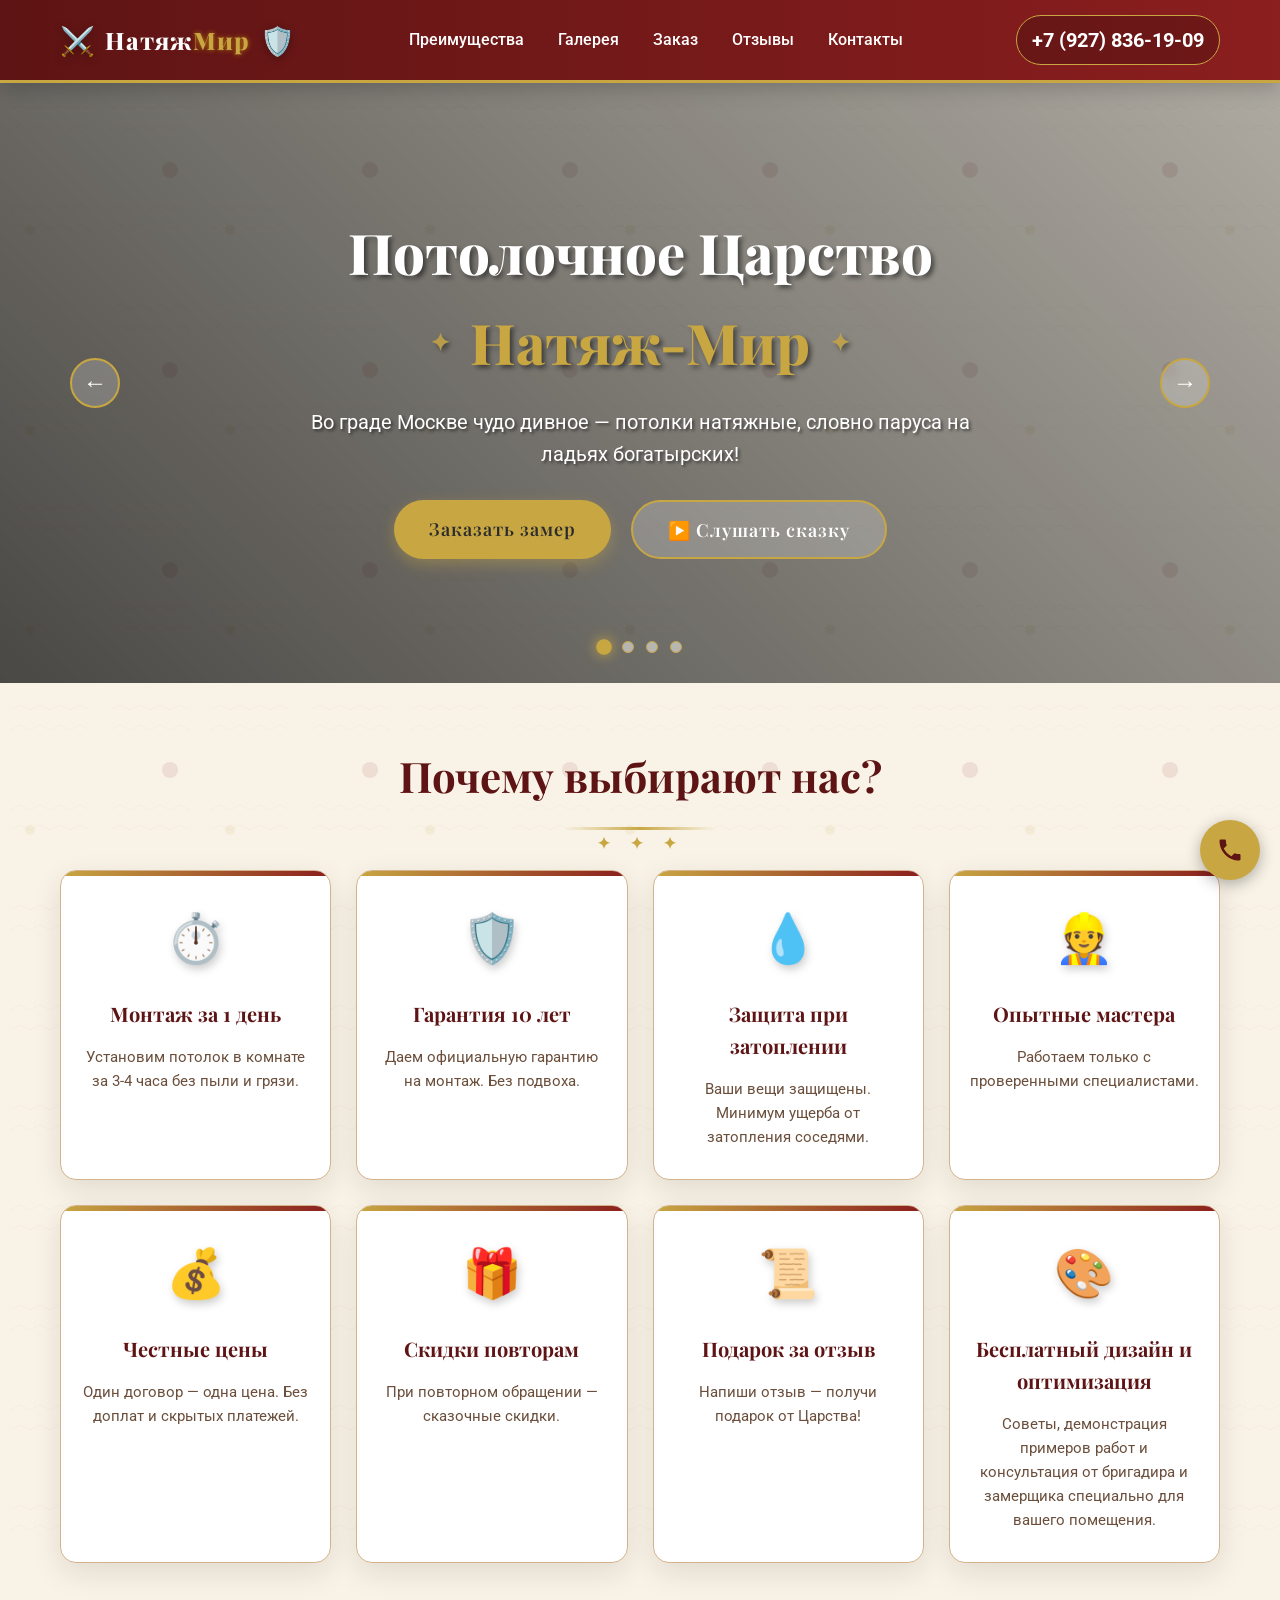
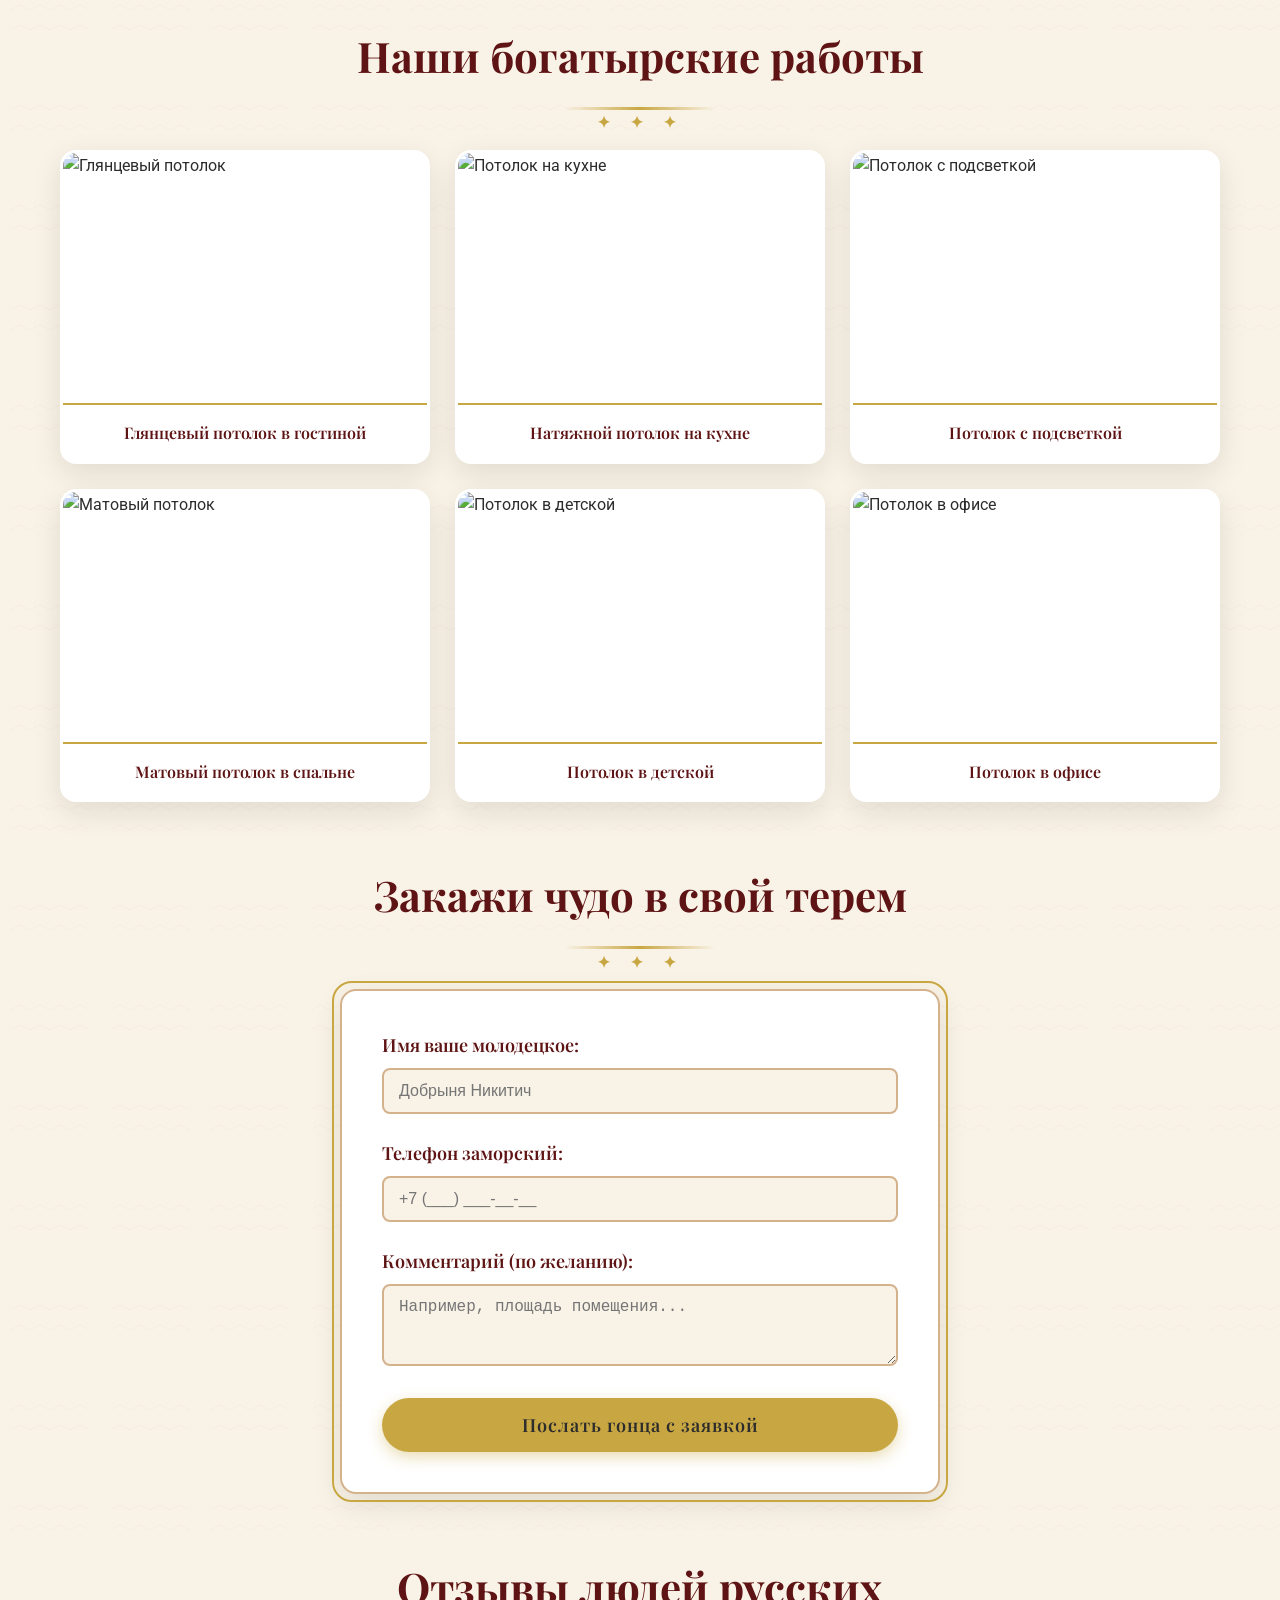
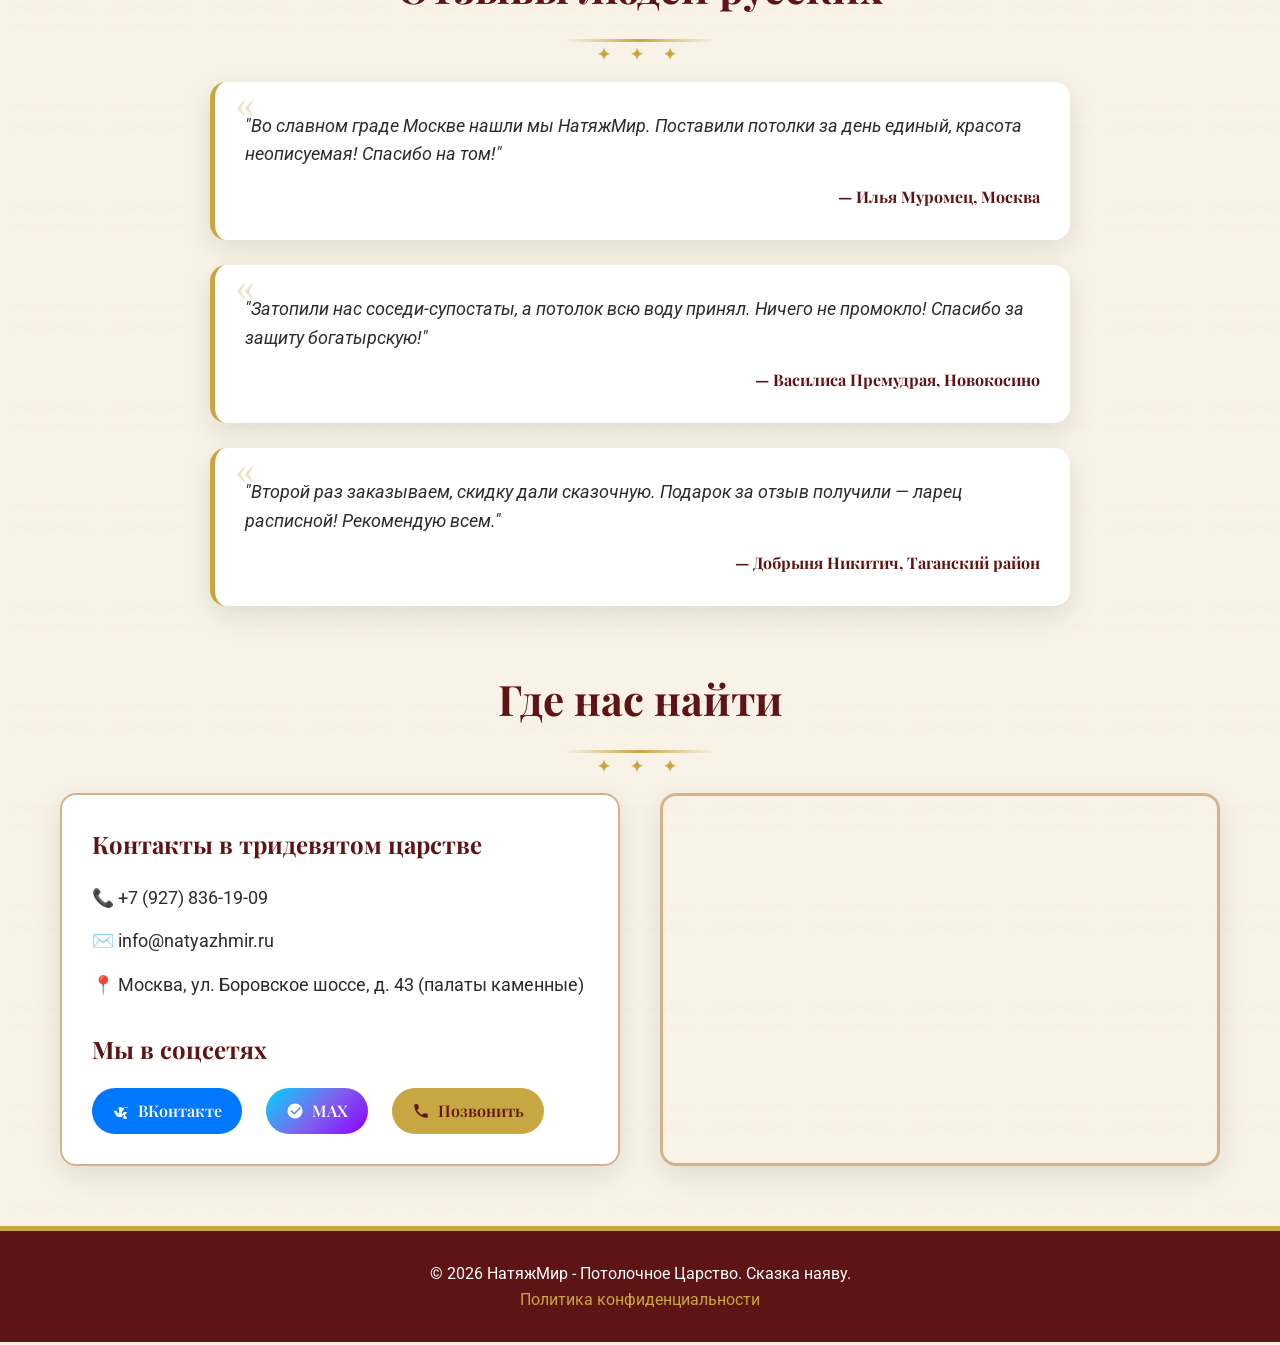
==== index.html @ bd85b13a "Create check_homework.py" ====
<!DOCTYPE html>
<html lang="ru">
<head>
    <meta charset="UTF-8">
    <meta name="viewport" content="width=device-width, initial-scale=1.0">
    <meta name="description" content="Потолочное Царство НатяжМир - сказочные натяжные потолки в Москве. Монтаж за 1 день, гарантия 10 лет, защита от затопления.">
    <title>НатяжМир - Потолочное Царство | Сказочные натяжные потолки</title>
    <link rel="stylesheet" href="style.css">
</head>
<body>

<!-- ШАПКА-ТЕРЕМ -->
<header>
    <div class="container header-container">
        <div class="logo">
            <span class="logo-icon">⚔️</span>
            <span class="logo-text">Натяж<span class="logo-accent">Мир</span></span>
            <span class="logo-icon">🛡️</span>
        </div>
        <nav>
            <a href="#features">Преимущества</a>
            <a href="#gallery">Галерея</a>
            <a href="#order">Заказ</a>
            <a href="#reviews">Отзывы</a>
            <a href="#contacts">Контакты</a>
        </nav>
        <div class="phone">+7 (927) 836-19-09</div>
    </div>
</header>

<!-- ГЕРОЙ С КАРУСЕЛЬЮ (4 фото) -->
<section class="hero">
    <div class="hero-carousel" id="heroCarousel">
        <div class="carousel-slide active" style="background-image: url('https://i.pinimg.com/1200x/9a/1c/85/9a1c8551d7acc0ca8525f50a78889acc.jpg')">
            <div class="carousel-overlay"></div>
        </div>
        <div class="carousel-slide" style="background-image: url('https://i.pinimg.com/1200x/45/21/0c/45210cbd98fb6607a5f70a3d5fc64a33.jpg')">
            <div class="carousel-overlay"></div>
        </div>
        <div class="carousel-slide" style="background-image: url('https://i.pinimg.com/1200x/59/ce/cb/59cecb15d4b02c01273cf251be54f17e.jpg')">
            <div class="carousel-overlay"></div>
        </div>
        <div class="carousel-slide" style="background-image: url('https://i.pinimg.com/736x/49/97/ad/4997ad80a5f7cd5a10fa723229ff5852.jpg')">
            <div class="carousel-overlay"></div>
        </div>
    </div>
    
    <div class="container hero-content">
        <h1 class="hero-title">Потолочное Царство <br><span class="hero-title-accent">Натяж-Мир</span></h1>
        <p class="hero-text">Во граде Москве чудо дивное — потолки натяжные, словно паруса на ладьях богатырских!</p>
        <div class="hero-buttons">
            <a href="#order" class="btn btn-primary">Заказать замер</a>
            <button class="btn btn-sound" id="playTaleBtn">▶️ Слушать сказку</button>
        </div>
        
        <!-- Точки навигации карусели -->
        <div class="carousel-dots">
            <span class="dot active" data-index="0"></span>
            <span class="dot" data-index="1"></span>
            <span class="dot" data-index="2"></span>
            <span class="dot" data-index="3"></span>
        </div>
        
        <!-- Стрелки карусели -->
        <button class="carousel-arrow carousel-arrow-left">←</button>
        <button class="carousel-arrow carousel-arrow-right">→</button>
    </div>
</section>

<!-- ПРЕИМУЩЕСТВА (7 блоков) -->
<div class="container" id="features">
    <h2 class="section-title">Почему выбирают нас?</h2>
    <div class="features-grid">
        <div class="feature-item">
            <div class="feature-icon">⏱️</div>
            <h3>Монтаж за 1 день</h3>
            <p>Установим потолок в комнате за 3-4 часа без пыли и грязи.</p>
        </div>
        
        <div class="feature-item">
            <div class="feature-icon">🛡️</div>
            <h3>Гарантия 10 лет</h3>
            <p>Даем официальную гарантию на монтаж. Без подвоха.</p>
        </div>
        
        <div class="feature-item">
            <div class="feature-icon">💧</div>
            <h3>Защита при затоплении</h3>
            <p>Ваши вещи защищены. Минимум ущерба от затопления соседями.</p>
        </div>
        
        <div class="feature-item">
            <div class="feature-icon">👷</div>
            <h3>Опытные мастера</h3>
            <p>Работаем только с проверенными специалистами.</p>
        </div>
        
        <div class="feature-item">
            <div class="feature-icon">💰</div>
            <h3>Честные цены</h3>
            <p>Один договор — одна цена. Без доплат и скрытых платежей.</p>
        </div>
        
        <div class="feature-item">
            <div class="feature-icon">🎁</div>
            <h3>Скидки повторам</h3>
            <p>При повторном обращении — сказочные скидки.</p>
        </div>
        
        <div class="feature-item">
            <div class="feature-icon">📜</div>
            <h3>Подарок за отзыв</h3>
            <p>Напиши отзыв — получи подарок от Царства!</p>
        </div>

         <div class="feature-item">
            <div class="feature-icon">🎨</div>
            <h3>Бесплатный дизайн и оптимизация</h3>
            <p>Советы, демонстрация примеров работ и консультация от бригадира и замерщика специально для вашего помещения.</p>
        </div>
    </div>
</div>

<!-- ГАЛЕРЕЯ (6 работ) -->
<div class="container" id="gallery">
    <h2 class="section-title">Наши богатырские работы</h2>
    <div class="gallery-grid">
        <div class="gallery-item" data-fullsrc="https://i.pinimg.com/1200x/9a/1c/85/9a1c8551d7acc0ca8525f50a78889acc.jpg" data-caption="Глянцевый потолок в гостиной — как зеркало в тереме">
            <img src="https://i.pinimg.com/1200x/9a/1c/85/9a1c8551d7acc0ca8525f50a78889acc.jpg" alt="Глянцевый потолок" loading="lazy">
            <div class="gallery-caption">Глянцевый потолок в гостиной</div>
        </div>
        
        <div class="gallery-item" data-fullsrc="https://i.pinimg.com/1200x/45/21/0c/45210cbd98fb6607a5f70a3d5fc64a33.jpg" data-caption="Натяжной потолок на кухне — светелка чистая">
            <img src="https://i.pinimg.com/1200x/45/21/0c/45210cbd98fb6607a5f70a3d5fc64a33.jpg" alt="Потолок на кухне" loading="lazy">
            <div class="gallery-caption">Натяжной потолок на кухне</div>
        </div>
        
        <div class="gallery-item" data-fullsrc="https://i.pinimg.com/1200x/59/ce/cb/59cecb15d4b02c01273cf251be54f17e.jpg" data-caption="Потолок с подсветкой — звездное небо">
            <img src="https://i.pinimg.com/1200x/59/ce/cb/59cecb15d4b02c01273cf251be54f17e.jpg" alt="Потолок с подсветкой" loading="lazy">
            <div class="gallery-caption">Потолок с подсветкой</div>
        </div>
        
        <div class="gallery-item" data-fullsrc="https://i.pinimg.com/736x/49/97/ad/4997ad80a5f7cd5a10fa723229ff5852.jpg" data-caption="Матовый потолок в спальне — как облачко">
            <img src="https://i.pinimg.com/736x/49/97/ad/4997ad80a5f7cd5a10fa723229ff5852.jpg" alt="Матовый потолок" loading="lazy">
            <div class="gallery-caption">Матовый потолок в спальне</div>
        </div>
        
        <div class="gallery-item" data-fullsrc="https://i.pinimg.com/1200x/66/62/d6/6662d670363026d4bf7db027b0be241b.jpg" data-caption="Потолок в детской — сказочный лес">
            <img src="https://i.pinimg.com/1200x/66/62/d6/6662d670363026d4bf7db027b0be241b.jpg" alt="Потолок в детской" loading="lazy">
            <div class="gallery-caption">Потолок в детской</div>
        </div>
        
        <div class="gallery-item" data-fullsrc="https://i.pinimg.com/1200x/94/86/6a/94866af62bafddd3d0e6eb5f57aafca5.jpg" data-caption="Потолок в офисе — палаты купеческие">
            <img src="https://i.pinimg.com/1200x/94/86/6a/94866af62bafddd3d0e6eb5f57aafca5.jpg" alt="Потолок в офисе" loading="lazy">
            <div class="gallery-caption">Потолок в офисе</div>
        </div>
    </div>
</div>

<!-- ФОРМА ЗАКАЗА -->
<section class="container" id="order">
    <h2 class="section-title">Закажи чудо в свой терем</h2>
    <form id="orderForm" class="order-form">
        <div class="form-group">
            <label for="name">Имя ваше молодецкое:</label>
            <input type="text" id="name" name="name" required placeholder="Добрыня Никитич">
        </div>
        
        <div class="form-group">
            <label for="phone">Телефон заморский:</label>
            <input type="tel" id="phone" name="phone" required placeholder="+7 (___) ___-__-__">
        </div>
        
        <div class="form-group">
            <label for="comments">Комментарий (по желанию):</label>
            <textarea id="comments" name="comments" rows="3" placeholder="Например, площадь помещения..."></textarea>
        </div>
        
        <button type="submit" class="btn btn-primary btn-full">Послать гонца с заявкой</button>
    </form>
</section>

<!-- ОТЗЫВЫ -->
<div class="container reviews" id="reviews">
    <h2 class="section-title">Отзывы людей русских</h2>
    
    <div class="review-item">
        <p>"Во славном граде Москве нашли мы НатяжМир. Поставили потолки за день единый, красота неописуемая! Спасибо на том!"</p>
        <div class="author">— Илья Муромец, Москва</div>
    </div>
    
    <div class="review-item">
        <p>"Затопили нас соседи-супостаты, а потолок всю воду принял. Ничего не промокло! Спасибо за защиту богатырскую!"</p>
        <div class="author">— Василиса Премудрая, Новокосино</div>
    </div>
    
    <div class="review-item">
        <p>"Второй раз заказываем, скидку дали сказочную. Подарок за отзыв получили — ларец расписной! Рекомендую всем."</p>
        <div class="author">— Добрыня Никитич, Таганский район</div>
    </div>
</div>

<!-- КОНТАКТЫ -->
<div class="container" id="contacts">
    <h2 class="section-title">Где нас найти</h2>
    <div class="contacts-grid">
        <div class="contact-info">
            <h3>Контакты в тридевятом царстве</h3>
            <p>📞 <a href="tel:+79278361909">+7 (927) 836-19-09</a></p>
            <p>✉️ <a href="mailto:info@natyazhmir.ru">info@natyazhmir.ru</a></p>
            <p>📍 Москва, ул. Боровское шоссе, д. 43 (палаты каменные)</p>
            
            <h3 class="social-title">Мы в соцсетях</h3>
            <div class="social-icons">
                <!-- VK -->
                <a href="https://vk.com/ваша_страница" target="_blank" rel="noopener noreferrer" 
                   class="social-btn vk-btn"
                   style="background:#0077FF; color:white; border:none; display:inline-flex; align-items:center; gap:8px; padding:10px 20px; border-radius:50px; text-decoration:none; font-weight:600; font-family:var(--font-main); transition:all 0.3s ease;">
                    <svg width="18" height="18" viewBox="0 0 24 24" fill="currentColor">
                        <path d="M21.5 7.5c.1-.3 0-.5-.5-.5h-3.8c-.4 0-.6.2-.7.5 0 0-1 2.7-2.4 4.5-.3.3-.5.5-.7.5-.1 0-.2-.2-.2-.5V7.5c0-.4-.1-.5-.5-.5h-3.6c-.3 0-.5.2-.5.5 0 1.5.8 1.8.8 6.1 0 .8-.1 1-.3 1.3-.3.3-.8.3-1.6-.6-.8-.9-1.4-2.3-1.4-2.3-.1-.2-.3-.4-.6-.4H3.2c-.4 0-.5.2-.5.5 0 .9 1.7 5.2 3.8 6.8 1.7 1.3 3.6 1.2 4.5 1.2h2c.4 0 .5-.2.5-.5v-1c0-.4.1-.5.5-.5h1.8c.4 0 .5.2.4.5-.1.5-1 1.5-1.5 2-.5.5-.5.8-.3 1.2.2.4 1.5.6 3 .6h2.2c.4 0 .6-.2.5-.5-.1-.8-1.3-2-2-2.8-.3-.4-.8-.8-.9-1.2-.1-.4 0-.7.3-1 .3-.3 2-2.2 2.4-3 .1-.2 0-.5-.3-.5h-3.8c-.3 0-.5.2-.6.5 0 0-.4.8-1 1.3-.3.3-.5.5-.7.5-.1 0-.2-.2-.2-.5V7.5z"/>
                    </svg>
                    ВКонтакте
                </a>
                
                <!-- MAX -->
                <a href="https://max.ru/u/ВАШ_ХЕШИ" target="_blank" rel="noopener noreferrer" 
                   class="social-btn max-btn"
                   style="background:linear-gradient(135deg, #00D4FF, #7B68EE, #8B00FF); color:white; border:none; display:inline-flex; align-items:center; gap:8px; padding:10px 20px; border-radius:50px; text-decoration:none; font-weight:600; font-family:var(--font-main); transition:all 0.3s ease;">
                    <svg width="18" height="18" viewBox="0 0 24 24" fill="currentColor">
                        <path d="M12 2C6.48 2 2 6.48 2 12s4.48 10 10 10 10-4.48 10-10S17.52 2 12 2zm-1 15l-5-5 1.41-1.41L11 14.17l7.59-7.59L20 8l-9 9z"/>
                    </svg>
                    MAX
                </a>

                <!-- ТРУБОЧКА (ЗВОНОК) -->
                <a href="tel:+79278361909" 
                   class="social-btn call-btn"
                   style="background:var(--primary-gold); color:var(--primary-darkred); border:none; display:inline-flex; align-items:center; gap:8px; padding:10px 20px; border-radius:50px; text-decoration:none; font-weight:600; font-family:var(--font-main); transition:all 0.3s ease;">
                    <svg width="18" height="18" viewBox="0 0 24 24" fill="currentColor">
                        <path d="M6.62 10.79c1.44 2.83 3.76 5.14 6.59 6.59l2.2-2.2c.27-.27.67-.36 1.02-.24 1.12.37 2.33.57 3.57.57.55 0 1 .45 1 1V20c0 .55-.45 1-1 1-9.39 0-17-7.61-17-17 0-.55.45-1 1-1h3.5c.55 0 1 .45 1 1 0 1.25.2 2.45.57 3.57.11.35.03.74-.25 1.02l-2.2 2.2z"/>
                    </svg>
                    Позвонить
                </a>
            </div>
        </div>
        
        <div class="contact-map">
            <iframe src="https://yandex.ru/map-widget/v1/?um=constructor%3A9f9a37c6f54f0d6e2f1aed845f595138dae4d497fbf66a0e5e0f4dd04689f9e1&source=constructor" width="100%" height="300" frameborder="0"></iframe>
        </div>
    </div>
</div>
        

<a href="tel:+79278361909" class="call-button" 
   style="position:fixed; bottom:20px; right:20px; width:60px; height:60px; 
   background:var(--primary-gold); border-radius:50%; display:flex; 
   align-items:center; justify-content:center; box-shadow:0 4px 15px rgba(0,0,0,0.3);
   transition:all 0.3s ease; z-index:999;">
    <svg width="28" height="28" viewBox="0 0 24 24" fill="var(--primary-darkred)">
        <path d="M6.62 10.79c1.44 2.83 3.76 5.14 6.59 6.59l2.2-2.2c.27-.27.67-.36 1.02-.24 1.12.37 2.33.57 3.57.57.55 0 1 .45 1 1V20c0 .55-.45 1-1 1-9.39 0-17-7.61-17-17 0-.55.45-1 1-1h3.5c.55 0 1 .45 1 1 0 1.25.2 2.45.57 3.57.11.35.03.74-.25 1.02l-2.2 2.2z"/>
    </svg>
</a>

<!-- ПОДВАЛ -->
<footer>
    <div class="container">
        <p>© 2026 НатяжМир - Потолочное Царство. Сказка наяву.</p>
        <p><a href="#">Политика конфиденциальности</a></p>
    </div>
</footer>

<!-- Аудио для сказки -->
<audio id="taleAudio" preload="auto">
    <source src="https://www.soundhelix.com/examples/mp3/SoundHelix-Song-1.mp3" type="audio/mpeg">
</audio>

<script src="script.js"></script>
</body>
</html>
---- style.css ----
/* Подключение шрифтов */
@import url('https://fonts.googleapis.com/css2?family=Playfair+Display:wght@400;500;600;700;800&family=Roboto:wght@300;400;500;700&display=swap');

:root {
    --primary-gold: #c8a742;
    --primary-red: #8b1e1e;
    --primary-darkred: #5e1414;
    --primary-blue: #2c5f8a;
    --primary-dark: #2c2c2c;
    --primary-beige: #f9f3e7;
    --primary-brown: #6b4f3c;
    --border-pattern: #d4b28c;
    --shadow-soft: 0 10px 30px rgba(0,0,0,0.1);
    --shadow-hard: 0 5px 20px rgba(0,0,0,0.2);
    --font-main: 'Playfair Display', 'Times New Roman', serif;
    --font-secondary: 'Roboto', Arial, sans-serif;
}

* {
    margin: 0;
    padding: 0;
    box-sizing: border-box;
}

body {
    font-family: var(--font-secondary);
    background-color: var(--primary-beige);
    background-image: url('data:image/svg+xml;utf8,<svg width="100" height="100" viewBox="0 0 100 100" xmlns="http://www.w3.org/2000/svg"><path d="M10 10 L 20 5 L 30 10 L 40 5 L 50 10 L 60 5 L 70 10 L 80 5 L 90 10" stroke="%23d4b28c" stroke-width="0.5" fill="none" opacity="0.2"/><path d="M10 30 L 20 25 L 30 30 L 40 25 L 50 30 L 60 25 L 70 30 L 80 25 L 90 30" stroke="%23d4b28c" stroke-width="0.5" fill="none" opacity="0.2"/></svg>');
    color: var(--primary-dark);
    line-height: 1.6;
    position: relative;
}

body::before {
    content: '';
    position: fixed;
    top: 0;
    left: 0;
    right: 0;
    bottom: 0;
    background-image: url('data:image/svg+xml;utf8,<svg width="200" height="200" viewBox="0 0 200 200" xmlns="http://www.w3.org/2000/svg"><circle cx="30" cy="30" r="5" fill="%23c8a742" opacity="0.1"/><circle cx="170" cy="170" r="8" fill="%238b1e1e" opacity="0.1"/></svg>');
    pointer-events: none;
    z-index: -1;
}

.container {
    max-width: 1200px;
    margin: 0 auto;
    padding: 0 20px;
    position: relative;
}

/* Шапка */
header {
    background: linear-gradient(to right, var(--primary-darkred), var(--primary-red));
    color: white;
    padding: 15px 0;
    position: sticky;
    top: 0;
    z-index: 100;
    box-shadow: var(--shadow-hard);
    border-bottom: 3px solid var(--primary-gold);
}

.header-container {
    display: flex;
    justify-content: space-between;
    align-items: center;
    flex-wrap: wrap;
}

.logo {
    display: flex;
    align-items: center;
    gap: 10px;
    font-family: var(--font-main);
    font-size: 24px;
    font-weight: 800;
}

.logo-icon {
    font-size: 28px;
    filter: drop-shadow(0 2px 4px rgba(0,0,0,0.3));
}

.logo-text {
    letter-spacing: 1px;
}

.logo-accent {
    color: var(--primary-gold);
    text-shadow: 0 0 5px rgba(255,215,0,0.5);
}

nav a {
    color: white;
    margin: 0 15px;
    text-decoration: none;
    font-weight: 500;
    font-size: 16px;
    transition: all 0.3s;
    position: relative;
}

nav a:hover {
    color: var(--primary-gold);
}

nav a::after {
    content: '';
    position: absolute;
    bottom: -5px;
    left: 0;
    width: 0;
    height: 2px;
    background: var(--primary-gold);
    transition: width 0.3s;
}

nav a:hover::after {
    width: 100%;
}

.phone {
    font-size: 20px;
    font-weight: 700;
    background: rgba(0,0,0,0.2);
    padding: 8px 15px;
    border-radius: 30px;
    border: 1px solid var(--primary-gold);
}

/* Герой с каруселью */
.hero {
    position: relative;
    height: 600px;
    overflow: hidden;
    color: white;
}

.hero-carousel {
    position: absolute;
    top: 0;
    left: 0;
    width: 100%;
    height: 100%;
    z-index: 1;
}

.carousel-slide {
    position: absolute;
    top: 0;
    left: 0;
    width: 100%;
    height: 100%;
    background-size: cover;
    background-position: center;
    opacity: 0;
    transition: opacity 0.8s ease;
}

.carousel-slide.active {
    opacity: 1;
}

.carousel-overlay {
    position: absolute;
    top: 0;
    left: 0;
    width: 100%;
    height: 100%;
    background: linear-gradient(45deg, rgba(0,0,0,0.7), rgba(0,0,0,0.3));
    z-index: 2;
}

.hero-content {
    position: relative;
    z-index: 10;
    height: 100%;
    display: flex;
    flex-direction: column;
    justify-content: center;
    align-items: center;
    text-align: center;
}

.hero-title {
    font-family: var(--font-main);
    font-size: 56px;
    font-weight: 800;
    margin-bottom: 20px;
    text-shadow: 3px 3px 5px rgba(0,0,0,0.5);
    animation: fadeInDown 1s;
}

.hero-title-accent {
    color: var(--primary-gold);
    position: relative;
    display: inline-block;
}

.hero-title-accent::before,
.hero-title-accent::after {
    content: '✦';
    position: absolute;
    top: 50%;
    transform: translateY(-50%);
    color: var(--primary-gold);
    font-size: 24px;
    opacity: 0.8;
}

.hero-title-accent::before {
    left: -40px;
}

.hero-title-accent::after {
    right: -40px;
}

.hero-text {
    font-size: 20px;
    max-width: 700px;
    margin-bottom: 30px;
    text-shadow: 2px 2px 3px rgba(0,0,0,0.5);
    animation: fadeInUp 1s 0.2s both;
}

.hero-buttons {
    display: flex;
    gap: 20px;
    flex-wrap: wrap;
    justify-content: center;
    animation: fadeInUp 1s 0.4s both;
}

.btn {
    display: inline-block;
    padding: 15px 35px;
    font-size: 18px;
    font-weight: 600;
    text-decoration: none;
    border: none;
    border-radius: 50px;
    cursor: pointer;
    transition: all 0.3s;
    font-family: var(--font-main);
    letter-spacing: 1px;
}

.btn-primary {
    background: var(--primary-gold);
    color: var(--primary-dark);
    box-shadow: 0 5px 15px rgba(200,167,66,0.4);
}

.btn-primary:hover {
    background: #dab95c;
    transform: translateY(-3px);
    box-shadow: 0 8px 25px rgba(200,167,66,0.6);
}

.btn-sound {
    background: rgba(255,255,255,0.2);
    color: white;
    backdrop-filter: blur(5px);
    border: 2px solid var(--primary-gold);
}

.btn-sound:hover {
    background: rgba(255,255,255,0.3);
    transform: translateY(-3px);
}

/* Карусель навигация */
.carousel-dots {
    position: absolute;
    bottom: 30px;
    left: 50%;
    transform: translateX(-50%);
    display: flex;
    gap: 12px;
    z-index: 20;
}

.dot {
    width: 12px;
    height: 12px;
    border-radius: 50%;
    background: rgba(255,255,255,0.5);
    cursor: pointer;
    transition: all 0.3s;
    border: 1px solid var(--primary-gold);
}

.dot.active {
    background: var(--primary-gold);
    transform: scale(1.3);
    box-shadow: 0 0 10px var(--primary-gold);
}

.carousel-arrow {
    position: absolute;
    top: 50%;
    transform: translateY(-50%);
    width: 50px;
    height: 50px;
    border-radius: 50%;
    background: rgba(255,255,255,0.2);
    backdrop-filter: blur(5px);
    border: 2px solid var(--primary-gold);
    color: white;
    font-size: 24px;
    cursor: pointer;
    z-index: 20;
    transition: all 0.3s;
}

.carousel-arrow:hover {
    background: var(--primary-gold);
    color: var(--primary-dark);
}

.carousel-arrow-left {
    left: 30px;
}

.carousel-arrow-right {
    right: 30px;
}

/* Заголовки секций */
.section-title {
    font-family: var(--font-main);
    font-size: 42px;
    font-weight: 700;
    text-align: center;
    margin: 60px 0 40px;
    color: var(--primary-darkred);
    position: relative;
    padding-bottom: 20px;
}

.section-title::after {
    content: '';
    position: absolute;
    bottom: 0;
    left: 50%;
    transform: translateX(-50%);
    width: 150px;
    height: 3px;
    background: linear-gradient(to right, transparent, var(--primary-gold), transparent);
}

.section-title::before {
    content: '✦ ✦ ✦';
    position: absolute;
    bottom: -25px;
    left: 50%;
    transform: translateX(-50%);
    color: var(--primary-gold);
    font-size: 16px;
    letter-spacing: 8px;
}

/* Преимущества (7 блоков) */
.features-grid {
    display: grid;
    grid-template-columns: repeat(4, 1fr);
    gap: 25px;
    margin-bottom: 40px;
}

.feature-item {
    background: white;
    padding: 30px 20px;
    border-radius: 16px;
    text-align: center;
    box-shadow: var(--shadow-soft);
    transition: all 0.3s;
    border: 1px solid var(--border-pattern);
    position: relative;
    overflow: hidden;
}

.feature-item::before {
    content: '';
    position: absolute;
    top: 0;
    left: 0;
    width: 100%;
    height: 5px;
    background: linear-gradient(to right, var(--primary-gold), var(--primary-red));
}

.feature-item:hover {
    transform: translateY(-10px);
    box-shadow: var(--shadow-hard);
}

.feature-icon {
    font-size: 48px;
    margin-bottom: 20px;
    filter: drop-shadow(2px 4px 4px rgba(0,0,0,0.2));
}

.feature-item h3 {
    font-family: var(--font-main);
    font-size: 20px;
    font-weight: 700;
    margin-bottom: 15px;
    color: var(--primary-darkred);
}

.feature-item p {
    color: var(--primary-brown);
    font-size: 15px;
}

/* Галерея - теперь изображения кликабельны и открываются в новой вкладке */
.gallery-grid {
    display: grid;
    grid-template-columns: repeat(3, 1fr);
    gap: 25px;
    margin-bottom: 60px;
}

.gallery-item {
    position: relative;
    border-radius: 16px;
    overflow: hidden;
    box-shadow: var(--shadow-soft);
    cursor: pointer;
    transition: all 0.3s;
    border: 3px solid transparent;
    background: white;
    text-decoration: none;
    color: inherit;
    display: block;
}

.gallery-item:hover {
    transform: translateY(-5px);
    box-shadow: var(--shadow-hard);
    border-color: var(--primary-gold);
}

.gallery-item img {
    width: 100%;
    height: 250px;
    object-fit: cover;
    display: block;
    transition: transform 0.5s;
}

.gallery-item:hover img {
    transform: scale(1.05);
}

.gallery-caption {
    padding: 15px;
    text-align: center;
    font-family: var(--font-main);
    font-weight: 600;
    color: var(--primary-darkred);
    background: rgba(255,255,255,0.9);
    border-top: 2px solid var(--primary-gold);
}

/* Индикатор открытия в новой вкладке */
.gallery-item::after {
    content: '↗';
    position: absolute;
    top: 10px;
    right: 10px;
    width: 30px;
    height: 30px;
    background: var(--primary-gold);
    color: white;
    border-radius: 50%;
    display: flex;
    align-items: center;
    justify-content: center;
    font-size: 20px;
    opacity: 0;
    transition: opacity 0.3s;
    box-shadow: 0 2px 5px rgba(0,0,0,0.2);
}

.gallery-item:hover::after {
    opacity: 1;
}

/* Форма заказа */
.order-form {
    max-width: 600px;
    margin: 0 auto 60px;
    padding: 40px;
    background: white;
    border-radius: 16px;
    box-shadow: var(--shadow-soft);
    border: 2px solid var(--border-pattern);
    position: relative;
}

.order-form::before {
    content: '';
    position: absolute;
    top: -10px;
    left: -10px;
    right: -10px;
    bottom: -10px;
    border: 2px solid var(--primary-gold);
    border-radius: 20px;
    pointer-events: none;
}

.form-group {
    margin-bottom: 25px;
}

.form-group label {
    display: block;
    margin-bottom: 8px;
    font-family: var(--font-main);
    font-weight: 600;
    color: var(--primary-darkred);
    font-size: 18px;
}

.form-group input,
.form-group textarea {
    width: 100%;
    padding: 12px 15px;
    border: 2px solid var(--border-pattern);
    border-radius: 8px;
    font-size: 16px;
    transition: all 0.3s;
    background: var(--primary-beige);
}

.form-group input:focus,
.form-group textarea:focus {
    outline: none;
    border-color: var(--primary-gold);
    box-shadow: 0 0 0 3px rgba(200,167,66,0.2);
}

.btn-full {
    width: 100%;
}

/* Отзывы */
.reviews {
    max-width: 900px;
    margin: 0 auto 60px;
}

.review-item {
    background: white;
    padding: 30px;
    margin-bottom: 25px;
    border-radius: 16px;
    box-shadow: var(--shadow-soft);
    border-left: 5px solid var(--primary-gold);
    position: relative;
}

.review-item::before {
    content: '«';
    position: absolute;
    top: -10px;
    left: 20px;
    font-size: 40px;
    color: var(--primary-gold);
    opacity: 0.3;
    font-family: serif;
}

.review-item p {
    font-style: italic;
    margin-bottom: 15px;
    font-size: 18px;
    color: var(--primary-dark);
}

.review-item .author {
    font-weight: 700;
    text-align: right;
    color: var(--primary-darkred);
    font-family: var(--font-main);
}

/* Контакты */
.contacts-grid {
    display: grid;
    grid-template-columns: 1fr 1fr;
    gap: 40px;
    margin-bottom: 60px;
}

.contact-info {
    background: white;
    padding: 30px;
    border-radius: 16px;
    box-shadow: var(--shadow-soft);
    border: 2px solid var(--border-pattern);
}

.contact-info h3 {
    font-family: var(--font-main);
    color: var(--primary-darkred);
    font-size: 24px;
    margin-bottom: 20px;
}

.contact-info p {
    margin-bottom: 15px;
    font-size: 18px;
}

.contact-info a {
    color: var(--primary-dark);
    text-decoration: none;
    transition: color 0.3s;
}

.contact-info a:hover {
    color: var(--primary-gold);
}

.social-title {
    margin: 30px 0 15px;
}

.social-icons a {
    display: inline-block;
    margin-right: 20px;
    padding: 10px 20px;
    background: var(--primary-beige);
    border-radius: 30px;
    border: 2px solid var(--border-pattern);
    transition: all 0.3s;
}

.social-icons a:hover {
    background: var(--primary-gold);
    color: white;
    border-color: var(--primary-gold);
}

.contact-map {
    border-radius: 16px;
    overflow: hidden;
    box-shadow: var(--shadow-soft);
    border: 3px solid var(--border-pattern);
}

/* Подвал */
footer {
    background: var(--primary-darkred);
    color: white;
    padding: 30px 0;
    text-align: center;
    border-top: 5px solid var(--primary-gold);
}

footer a {
    color: var(--primary-gold);
    text-decoration: none;
}

footer a:hover {
    text-decoration: underline;
}

/* Анимации */
@keyframes fadeInDown {
    from {
        opacity: 0;
        transform: translateY(-30px);
    }
    to {
        opacity: 1;
        transform: translateY(0);
    }
}

@keyframes fadeInUp {
    from {
        opacity: 0;
        transform: translateY(30px);
    }
    to {
        opacity: 1;
        transform: translateY(0);
    }
}

/* Адаптивность */
@media (max-width: 992px) {
    .features-grid {
        grid-template-columns: repeat(2, 1fr);
    }
    
    .gallery-grid {
        grid-template-columns: repeat(2, 1fr);
    }
    
    .hero-title {
        font-size: 42px;
    }
    
    .hero-title-accent::before,
    .hero-title-accent::after {
        display: none;
    }
}

@media (max-width: 768px) {
    .header-container {
        flex-direction: column;
        gap: 15px;
    }
    
    nav a {
        margin: 0 10px;
    }
    
    .phone {
        margin-top: 5px;
    }
    
    .hero {
        height: 500px;
    }
    
    .hero-title {
        font-size: 36px;
    }
    
    .hero-text {
        font-size: 18px;
    }
    
    .hero-buttons {
        flex-direction: column;
        gap: 10px;
        width: 100%;
        max-width: 300px;
    }
    
    .btn {
        width: 100%;
    }
    
    .carousel-arrow {
        width: 40px;
        height: 40px;
        font-size: 20px;
    }
    
    .carousel-arrow-left {
        left: 10px;
    }
    
    .carousel-arrow-right {
        right: 10px;
    }
    
    .section-title {
        font-size: 32px;
    }
    
    .features-grid {
        gap: 15px;
    }
    
    .gallery-grid {
        grid-template-columns: 1fr;
        gap: 20px;
    }
    
    .contacts-grid {
        grid-template-columns: 1fr;
    }
}

@media (max-width: 576px) {
    .features-grid {
        grid-template-columns: 1fr;
    }
    
    .gallery-item img {
        height: 200px;
    }
    
    .order-form {
        padding: 25px;
    }
}/* ========== ИНТЕРАКТИВНЫЕ КНОПКИ ========== */
.social-btn {
    transition: all 0.3s ease;
    cursor: pointer;
}

/* VK при наведении */
.vk-btn:hover {
    background: #0055CC !important;
    transform: translateY(-3px);
    box-shadow: 0 6px 20px rgba(0, 119, 255, 0.4);
}

/* MAX при наведении */
.max-btn:hover {
    background: linear-gradient(135deg, #00B8E6, #6B48D0, #7A00E6) !important;
    transform: translateY(-3px);
    box-shadow: 0 6px 20px rgba(123, 104, 238, 0.5);
}

/* Трубочка при наведении (зелёный) */
.call-btn:hover {
    background: #28a745 !important;
    color: white !important;
    transform: translateY(-3px);
    box-shadow: 0 6px 20px rgba(40, 167, 69, 0.4);
}

/* ========== ИНТЕРАКТИВНЫЕ КНОПКИ ========== */
.social-btn {
    transition: all 0.3s ease;
    cursor: pointer;
}

/* VK при наведении */
.vk-btn:hover {
    background: #0055CC !important;
    transform: translateY(-3px);
    box-shadow: 0 6px 20px rgba(0, 119, 255, 0.4);
}

/* MAX при наведении */
.max-btn:hover {
    background: linear-gradient(135deg, #00B8E6, #6B48D0, #7A00E6) !important;
    transform: translateY(-3px);
    box-shadow: 0 6px 20px rgba(123, 104, 238, 0.5);
}

/* Трубочка при наведении (зелёный) */
.call-btn:hover {
    background: #28a745 !important;
    color: white !important;
    transform: translateY(-3px);
    box-shadow: 0 6px 20px rgba(40, 167, 69, 0.4);
}
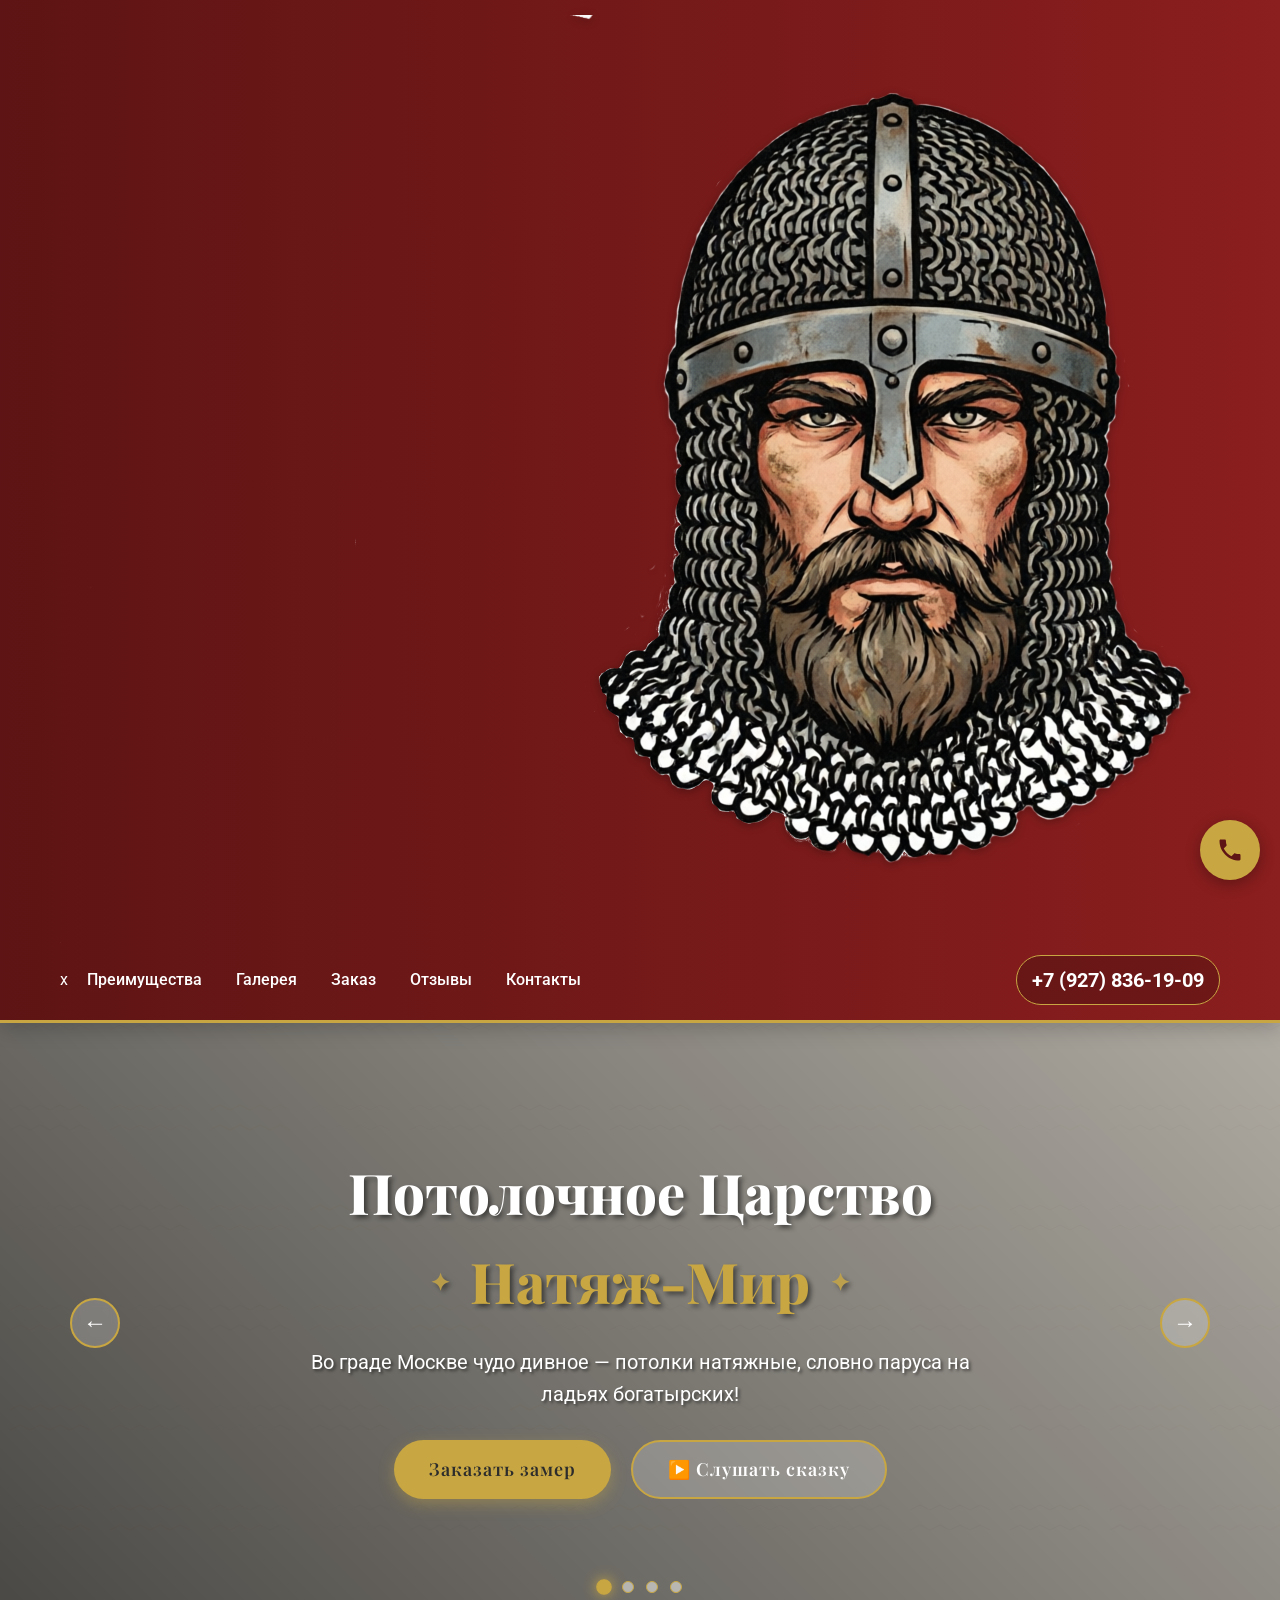
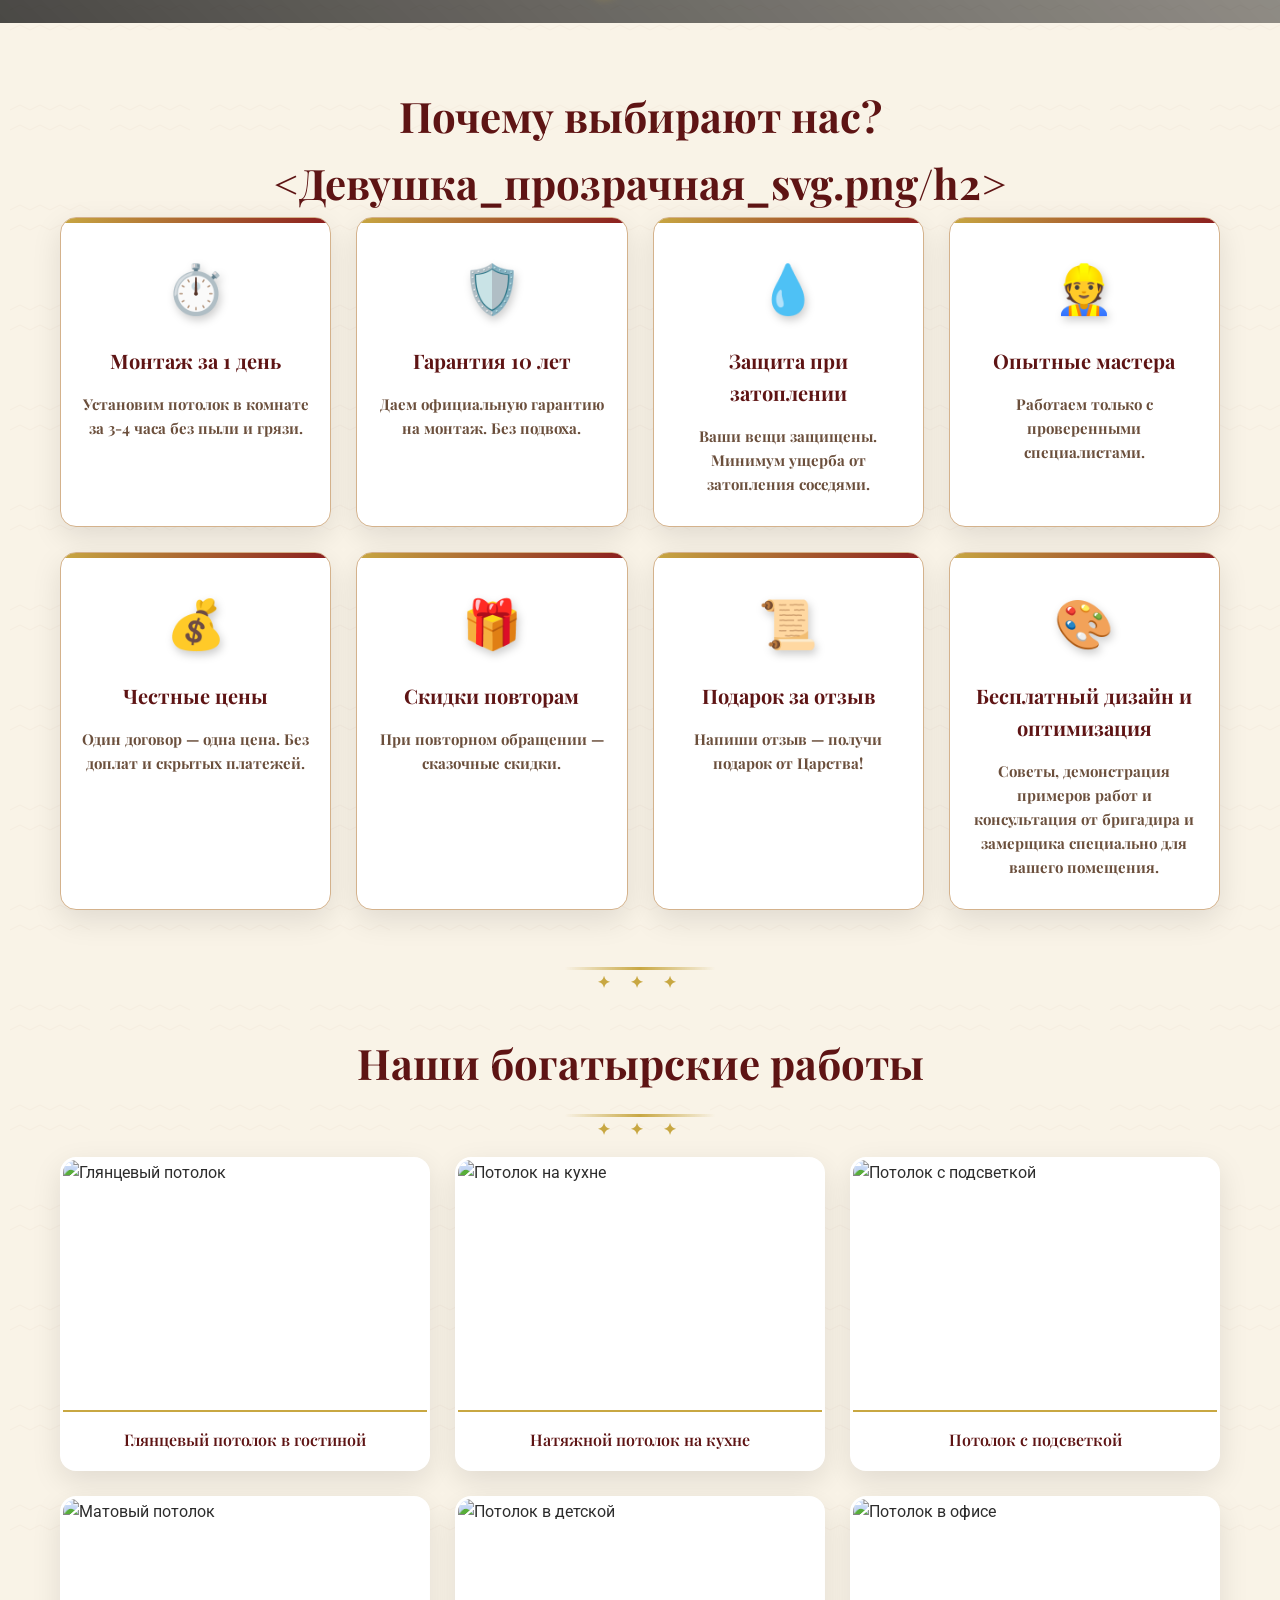
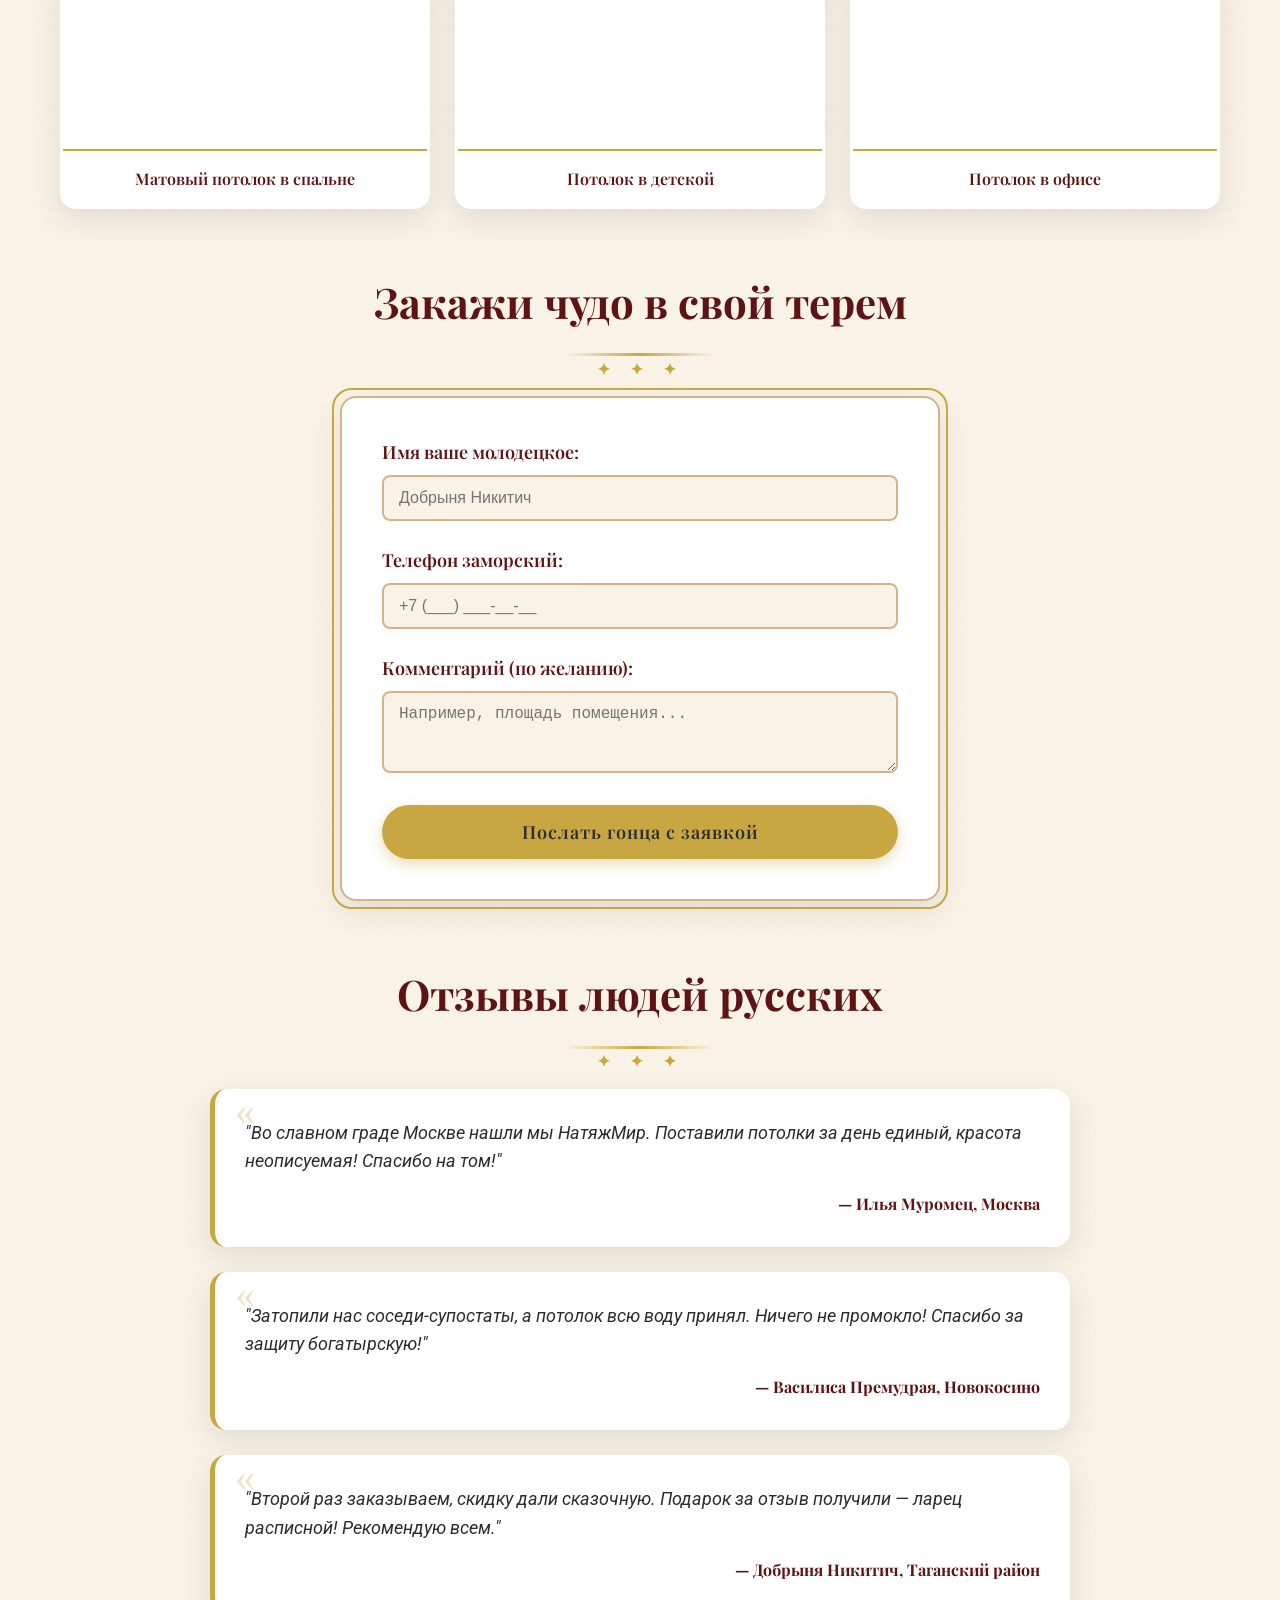
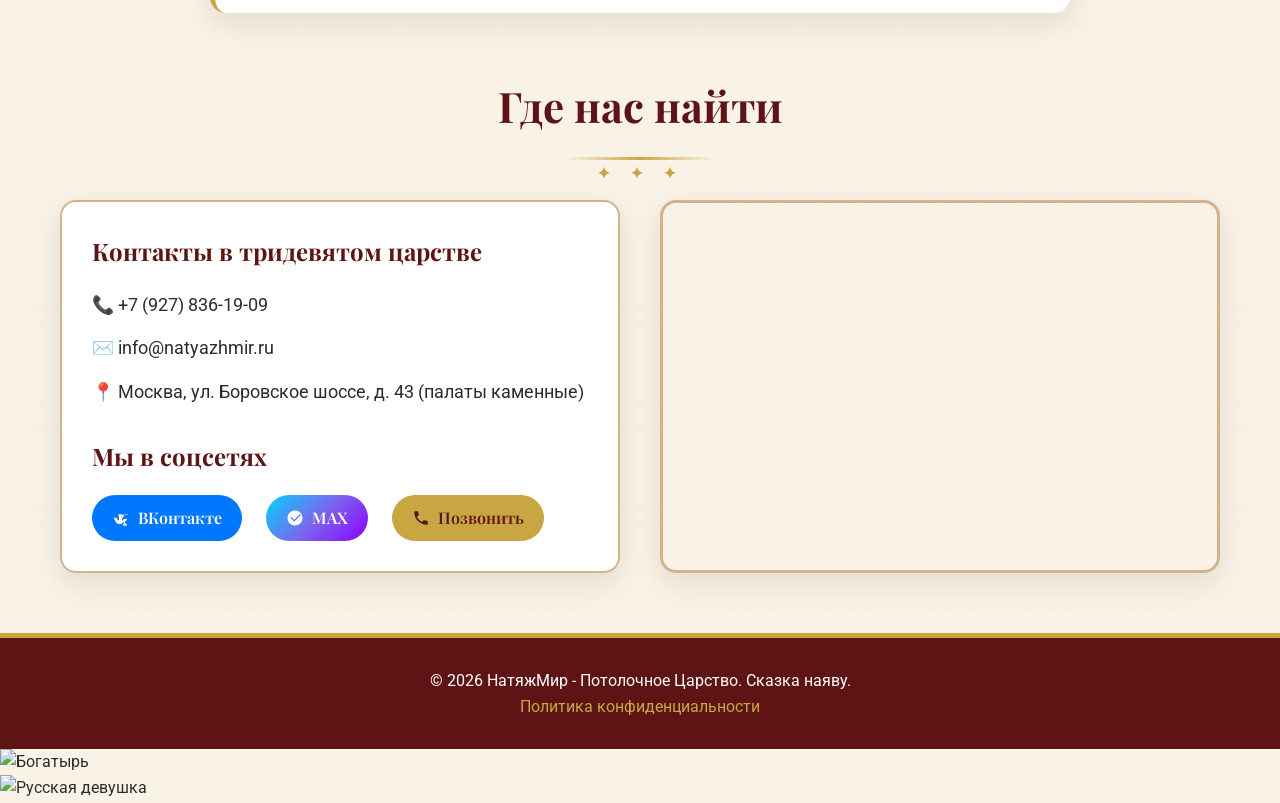
==== commit 40942841: "Update index.html Добавил изображение в интерфейс на главной странице." ====
--- a/index.html
+++ b/index.html
@@ -13,11 +13,15 @@
 <header>
     <div class="container header-container">
         <div class="logo">
-            <span class="logo-icon">⚔️</span>
+            <span class="logo-icon">
+                 <img src="Богатырь_прозрачный_svg.png" alt="Богатырь" class="logo-img">
+            </span>
             <span class="logo-text">Натяж<span class="logo-accent">Мир</span></span>
-            <span class="logo-icon">🛡️</span>
-        </div>
-        <nav>
+            <span class="logo-icon">
+                 <img src="Девушка_прозрачная_svg.png" alt="Девушка" class="logo-img">
+            </span>
+        </div>
+        <nav>х
             <a href="#features">Преимущества</a>
             <a href="#gallery">Галерея</a>
             <a href="#order">Заказ</a>
@@ -69,7 +73,7 @@
 
 <!-- ПРЕИМУЩЕСТВА (7 блоков) -->
 <div class="container" id="features">
-    <h2 class="section-title">Почему выбирают нас?</h2>
+    <h2 class="section-title">Почему выбирают нас?<Девушка_прозрачная_svg.png/h2>
     <div class="features-grid">
         <div class="feature-item">
             <div class="feature-icon">⏱️</div>
@@ -269,11 +273,24 @@
     </div>
 </footer>
 
+
 <!-- Аудио для сказки -->
 <audio id="taleAudio" preload="auto">
     <source src="https://www.soundhelix.com/examples/mp3/SoundHelix-Song-1.mp3" type="audio/mpeg">
 </audio>
 
+<!-- ФИКСИРОВАННЫЙ БОГАТЫРЬ СЛЕВА -->
+    <div class="fixed-hero-left">
+        <img src="богатырь_прозр_тело.png"
+          alt="Богатырь">
+    </div>
+
+<!-- ФИКСИРОВАННАЯ ДЕВУШКА СПРАВА -->
+    <div class="fixed-girl-right">
+         <img src="Русская_девушка_кокo_красн.png" alt="Русская девушка">
+    </div>
+
 <script src="script.js"></script>
 </body>
 </html>
+
--- a/style.css
+++ b/style.css
@@ -852,4 +852,276 @@
     color: white !important;
     transform: translateY(-3px);
     box-shadow: 0 6px 20px rgba(40, 167, 69, 0.4);
-}+}
+
+* ========== ДОПОЛНИТЕЛЬНАЯ АДАПТАЦИЯ ПОД ТЕЛЕФОНЫ ========== */
+
+/* Планшеты (768px - 992px) */
+@media (max-width: 992px) {
+    .hero-title {
+        font-size: 42px;
+    }
+    
+    .features-grid {
+        grid-template-columns: repeat(2, 1fr);
+        gap: 20px;
+    }
+    
+    .gallery-grid {
+        grid-template-columns: repeat(2, 1fr);
+    }
+}
+
+/* Телефоны (до 768px) */
+@media (max-width: 768px) {
+    /* Шапка */
+    .header-container {
+        flex-direction: column;
+        gap: 12px;
+        text-align: center;
+    }
+    
+    nav {
+        display: flex;
+        flex-wrap: wrap;
+        justify-content: center;
+        gap: 10px;
+    }
+    
+    nav a {
+        margin: 0 8px;
+        font-size: 14px;
+    }
+    
+    .phone {
+        font-size: 18px;
+        padding: 5px 12px;
+    }
+    
+    /* Герой/карусель */
+    .hero {
+        height: 500px;
+    }
+    
+    .hero-title {
+        font-size: 28px;
+    }
+    
+    .hero-title-accent::before,
+    .hero-title-accent::after {
+        display: none;
+    }
+    
+    .hero-text {
+        font-size: 16px;
+        padding: 0 15px;
+    }
+    
+    .hero-buttons {
+        flex-direction: column;
+        gap: 12px;
+        width: 90%;
+        max-width: 280px;
+    }
+    
+    .btn {
+        padding: 12px 20px;
+        font-size: 16px;
+        width: 100%;
+        text-align: center;
+    }
+    
+    /* Стрелки карусели на телефоне */
+    .carousel-arrow {
+        width: 36px;
+        height: 36px;
+        font-size: 18px;
+    }
+    
+    .carousel-arrow-left {
+        left: 10px;
+    }
+    
+    .carousel-arrow-right {
+        right: 10px;
+    }
+    
+    .carousel-dots {
+        bottom: 15px;
+        gap: 8px;
+    }
+    
+    .dot {
+        width: 8px;
+        height: 8px;
+    }
+    
+    /* Заголовки секций */
+    .section-title {
+        font-size: 28px;
+        margin: 40px 0 30px;
+    }
+    
+    .section-title::before {
+        font-size: 12px;
+        letter-spacing: 4px;
+        bottom: -20px;
+    }
+    
+    /* Преимущества */
+    .features-grid {
+        grid-template-columns: 1fr;
+        gap: 15px;
+    }
+    
+    .feature-item {
+        padding: 20px 15px;
+    }
+    
+    .feature-icon {
+        font-size: 40px;
+    }
+    
+    .feature-item h3 {
+        font-size: 18px;
+    }
+    
+    .feature-item p {
+        font-size: 14px;
+    }
+    
+    /* Галерея */
+    .gallery-grid {
+        grid-template-columns: 1fr;
+        gap: 20px;
+    }
+    
+    .gallery-item img {
+        height: 220px;
+    }
+    
+    .gallery-caption {
+        font-size: 14px;
+        padding: 10px;
+    }
+    
+    /* Форма */
+    .order-form {
+        padding: 25px 20px;
+        margin: 0 15px 40px 15px;
+    }
+    
+    .order-form::before {
+        border-width: 1px;
+    }
+    
+    .form-group label {
+        font-size: 16px;
+    }
+    
+    .form-group input,
+    .form-group textarea {
+        padding: 10px 12px;
+        font-size: 14px;
+    }
+    
+    /* Отзывы */
+    .reviews {
+        padding: 0 15px;
+    }
+    
+    .review-item {
+        padding: 20px;
+    }
+    
+    .review-item p {
+        font-size: 15px;
+    }
+    
+    /* Контакты */
+    .contacts-grid {
+        grid-template-columns: 1fr;
+        gap: 25px;
+        padding: 0 15px;
+    }
+    
+    .contact-info {
+        padding: 20px;
+    }
+    
+    .contact-info h3 {
+        font-size: 20px;
+    }
+    
+    .contact-info p {
+        font-size: 16px;
+    }
+    
+    .social-icons {
+        display: flex;
+        flex-wrap: wrap;
+        gap: 10px;
+    }
+    
+    .social-icons a {
+        padding: 8px 16px;
+        font-size: 14px;
+    }
+    
+    /* Карта */
+    .contact-map {
+        height: 250px;
+    }
+    
+    /* Подвал */
+    footer {
+        padding: 20px 0;
+        font-size: 12px;
+    }
+}
+
+/* Маленькие телефоны (до 480px) */
+@media (max-width: 480px) {
+    .hero {
+        height: 450px;
+    }
+    
+    .hero-title {
+        font-size: 24px;
+    }
+    
+    .hero-text {
+        font-size: 14px;
+    }
+    
+    .section-title {
+        font-size: 24px;
+    }
+    
+    .btn {
+        padding: 10px 16px;
+        font-size: 14px;
+    }
+    
+    .feature-icon {
+        font-size: 36px;
+    }
+    
+    .gallery-item img {
+        height: 180px;
+    }
+    
+    .modal-nav {
+        width: 32px;
+        height: 32px;
+        font-size: 16px;
+    }
+    
+    .modal-prev {
+        left: -5px;
+    }
+    
+    .modal-next {
+        right: -5px;
+    }
+}
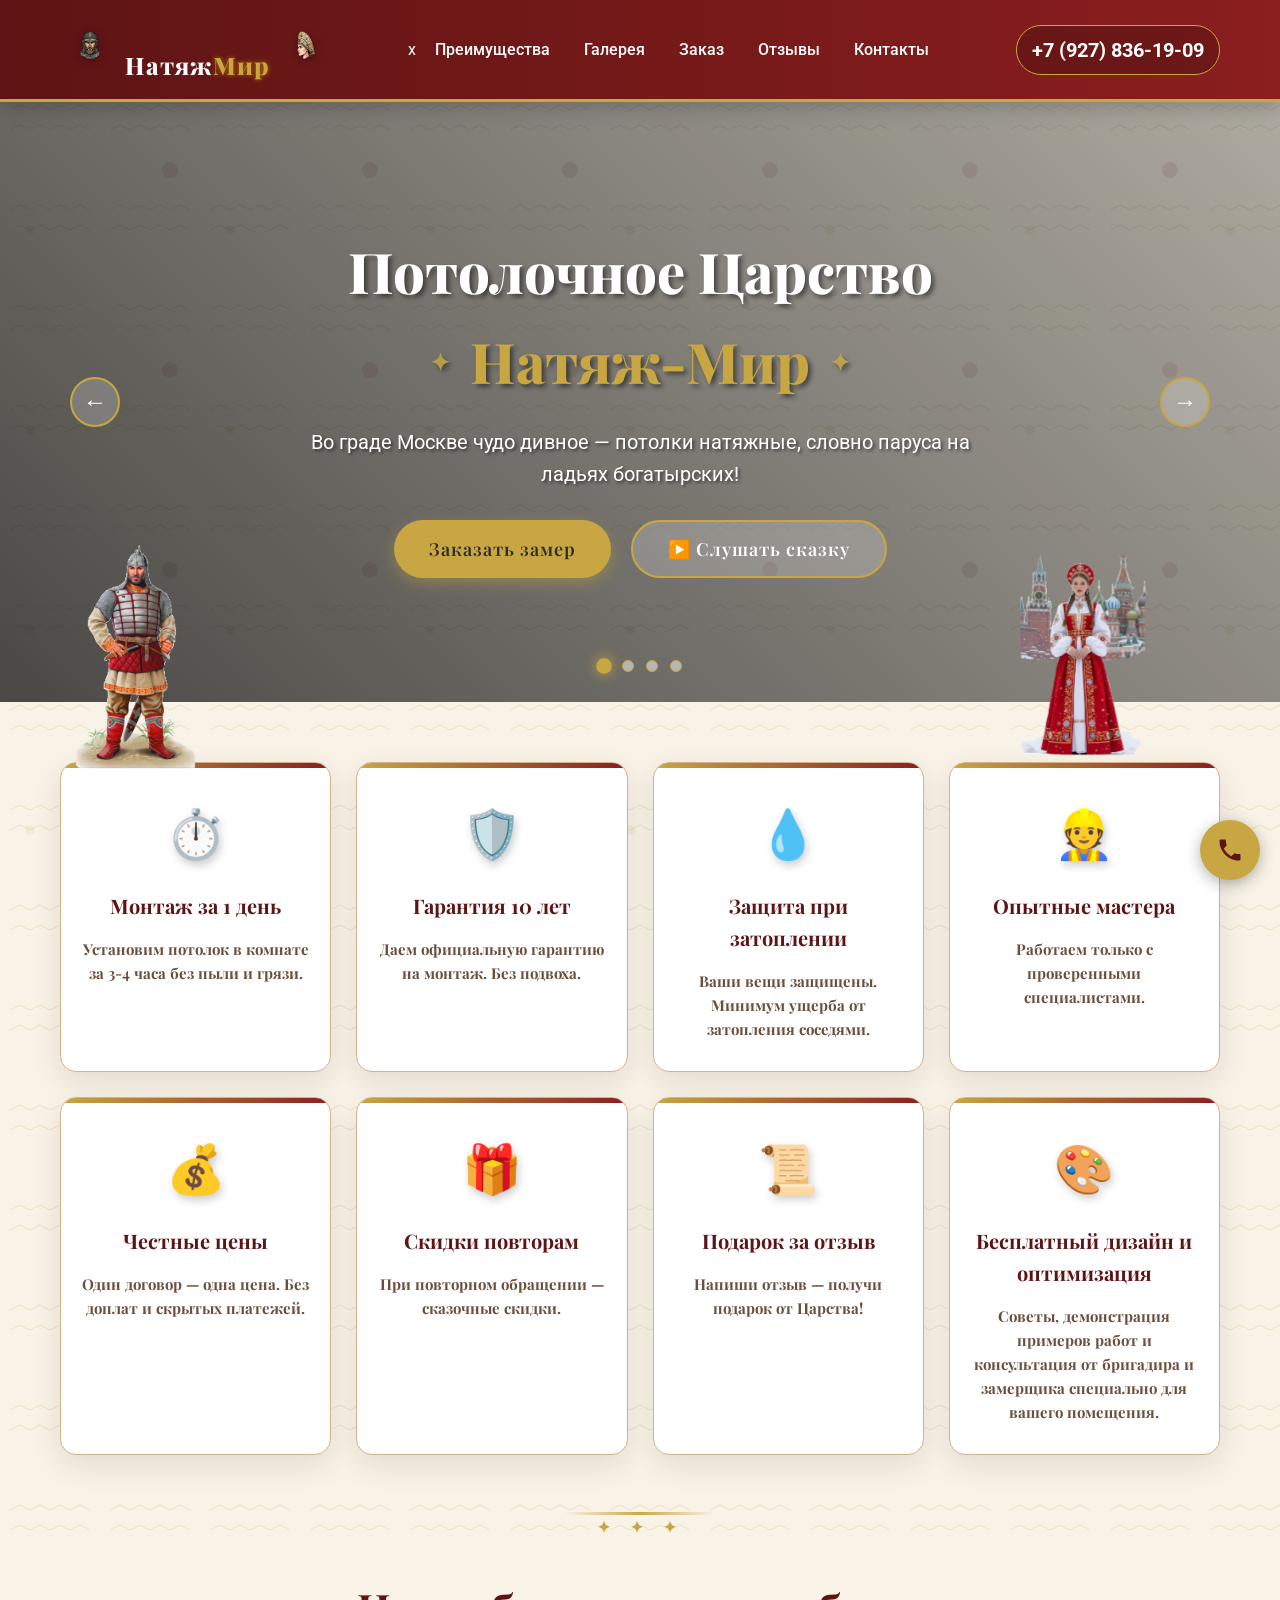
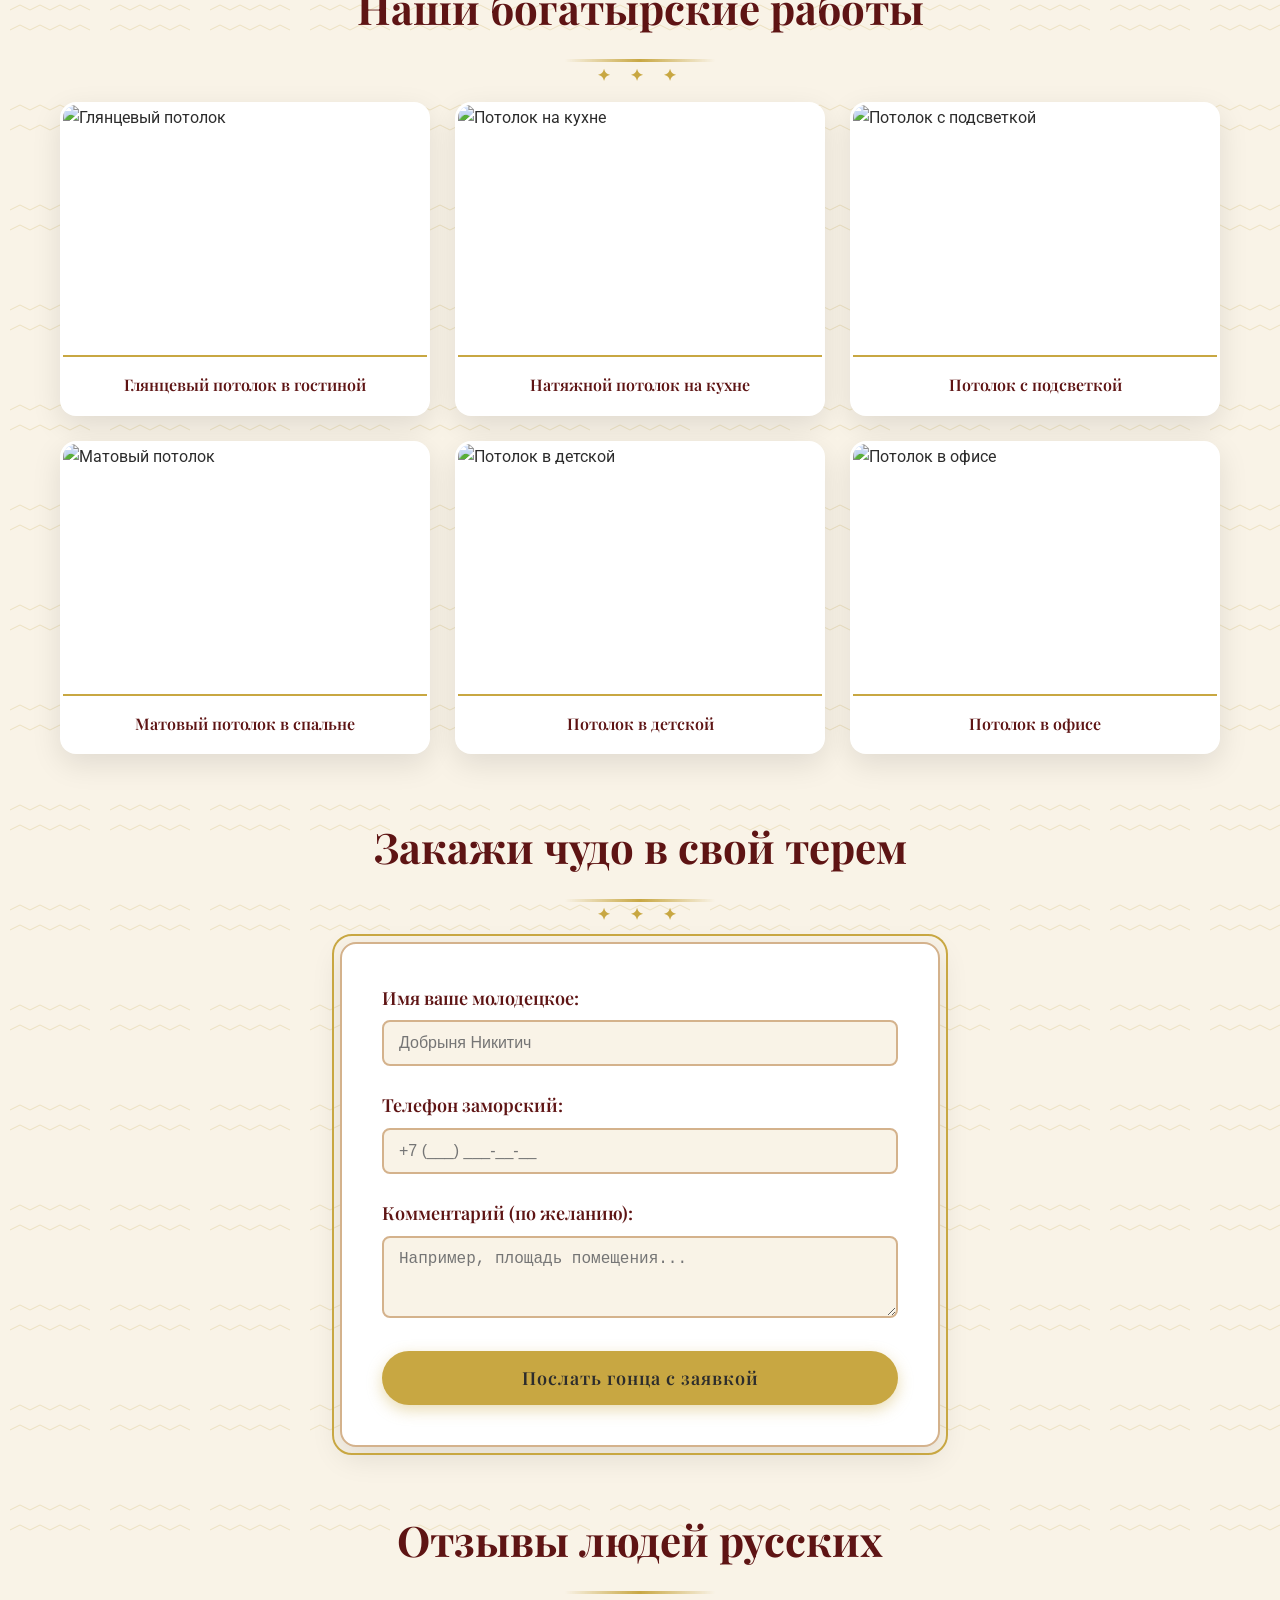
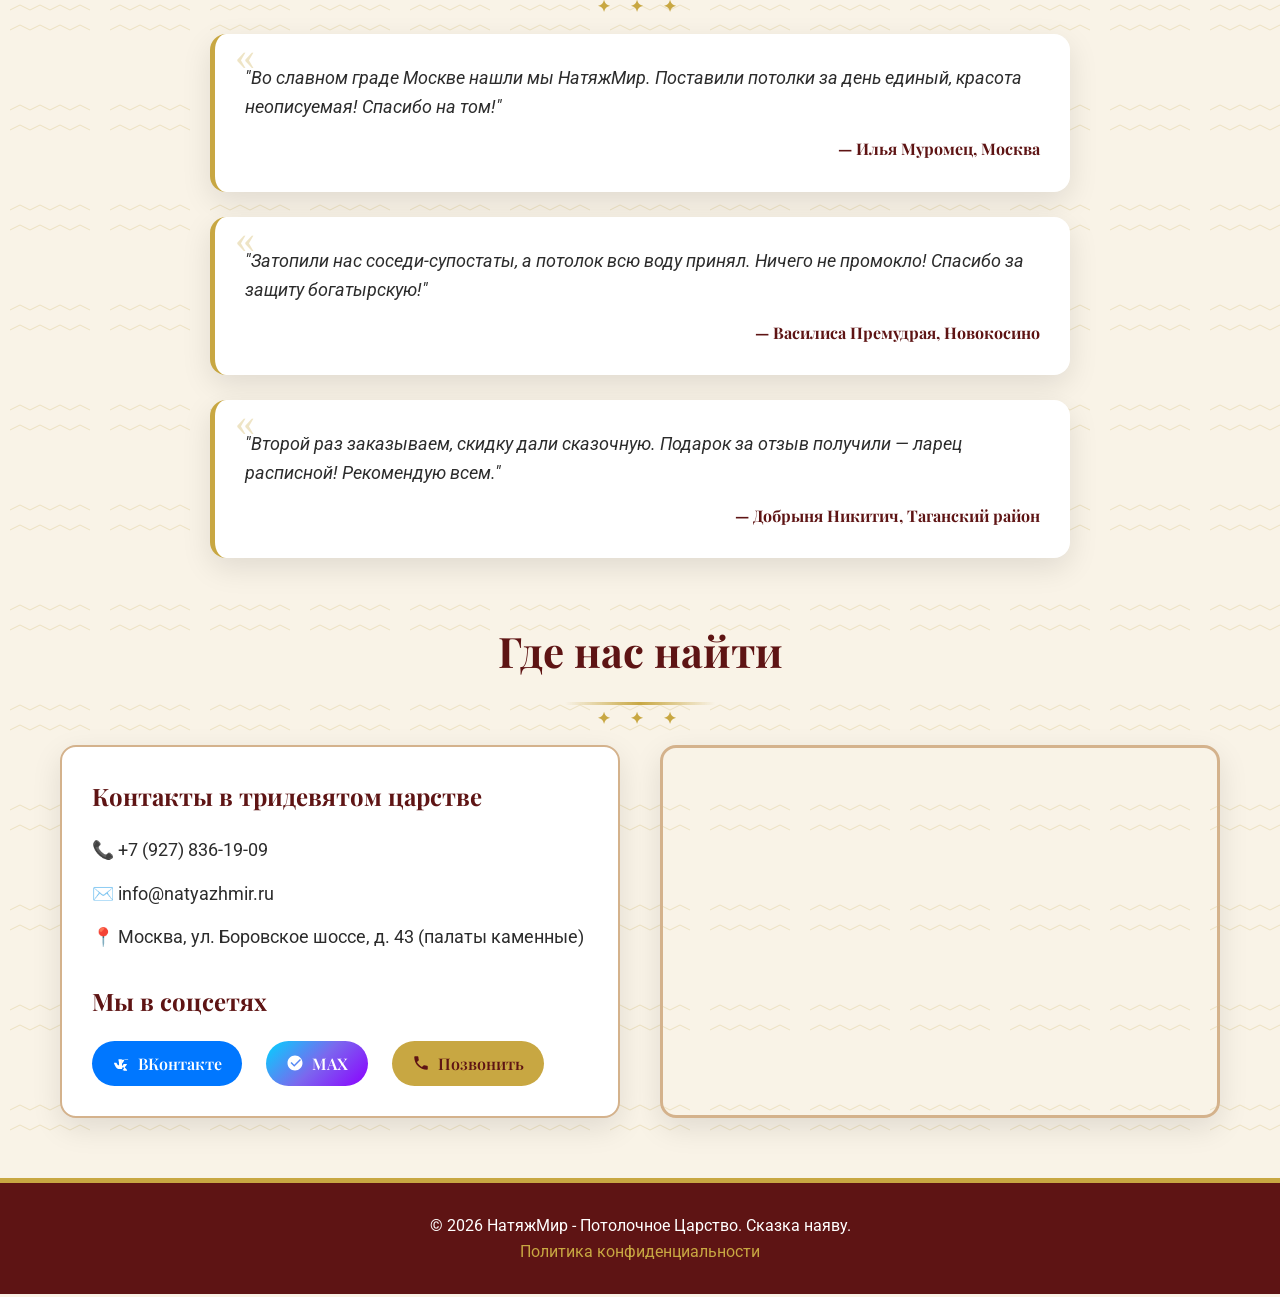
==== commit c279446f: "Update index.html" ====
--- a/index.html
+++ b/index.html
@@ -73,7 +73,7 @@
 
 <!-- ПРЕИМУЩЕСТВА (7 блоков) -->
 <div class="container" id="features">
-    <h2 class="section-title">Почему выбирают нас?<Девушка_прозрачная_svg.png/h2>
+    <h2 class="section-title"Почему выбирают нас?</h2>
     <div class="features-grid">
         <div class="feature-item">
             <div class="feature-icon">⏱️</div>
--- a/style.css
+++ b/style.css
@@ -25,7 +25,9 @@
 body {
     font-family: var(--font-secondary);
     background-color: var(--primary-beige);
-    background-image: url('data:image/svg+xml;utf8,<svg width="100" height="100" viewBox="0 0 100 100" xmlns="http://www.w3.org/2000/svg"><path d="M10 10 L 20 5 L 30 10 L 40 5 L 50 10 L 60 5 L 70 10 L 80 5 L 90 10" stroke="%23d4b28c" stroke-width="0.5" fill="none" opacity="0.2"/><path d="M10 30 L 20 25 L 30 30 L 40 25 L 50 30 L 60 25 L 70 30 L 80 25 L 90 30" stroke="%23d4b28c" stroke-width="0.5" fill="none" opacity="0.2"/></svg>');
+    background-image: url('https://www.transparenttextures.com/patterns/aged-paper.png'),
+                      url('data:image/svg+xml;utf8,<svg width="100" height="100" viewBox="0 0 100 100" xmlns="http://www.w3.org/2000/svg"><path d="M10 10 L 20 5 L 30 10 L 40 5 L 50 10 L 60 5 L 70 10 L 80 5 L 90 10" stroke="%23c8a742" stroke-width="0.8" fill="none" opacity="0.3"/><path d="M10 30 L 20 25 L 30 30 L 40 25 L 50 30 L 60 25 L 70 30 L 80 25 L 90 30" stroke="%23c8a742" stroke-width="0.8" fill="none" opacity="0.3"/></svg>');
+    background-repeat: repeat, repeat;
     color: var(--primary-dark);
     line-height: 1.6;
     position: relative;
@@ -69,7 +71,7 @@
     flex-wrap: wrap;
 }
 
-.logo {
+.logo { https://vladi-73.github.io/NatyazhMir/
     display: flex;
     align-items: center;
     gap: 10px;
@@ -798,7 +800,9 @@
     .order-form {
         padding: 25px;
     }
-}/* ========== ИНТЕРАКТИВНЫЕ КНОПКИ ========== */
+}
+
+/* ========== ИНТЕРАКТИВНЫЕ КНОПКИ ========== */
 .social-btn {
     transition: all 0.3s ease;
     cursor: pointer;
@@ -854,7 +858,7 @@
     box-shadow: 0 6px 20px rgba(40, 167, 69, 0.4);
 }
 
-* ========== ДОПОЛНИТЕЛЬНАЯ АДАПТАЦИЯ ПОД ТЕЛЕФОНЫ ========== */
+/* ========== ДОПОЛНИТЕЛЬНАЯ АДАПТАЦИЯ ПОД ТЕЛЕФОНЫ ========== */
 
 /* Планшеты (768px - 992px) */
 @media (max-width: 992px) {
@@ -1125,3 +1129,73 @@
         right: -5px;
     }
 }
+
+/* ========== ФИКСИРОВАННЫЙ БОГАТЫРЬ СЛЕВА ========== */
+.fixed-hero-left {
+    position: fixed;
+    left: 2cm;
+    bottom: 3.5cm; https://vladi-73.github.io/NatyazhMir/
+    width: 6.5cm;
+    height: 6cm;
+    z-index: 1000;
+    pointer-events: none;
+}
+
+.fixed-hero-left img {
+    width: 100%;
+    height: 100%;
+    object-fit: contain;
+}
+
+/* На телефонах отключаем, чтобы не мешал */
+@media (max-width: 768px) {
+    .fixed-hero-left {
+        display: none;
+    }
+}
+
+/* ========== ФИКСИРОВАННАЯ ДЕВУШКА СПРАВА ========== */
+.fixed-girl-right {
+    position: fixed;
+    right: 2cm;          /* от правого края */
+    bottom: 3.5cm;         /* от нижнего края */
+    width: 6.5cm;
+    height: 6cm;
+    z-index: 1000;
+    pointer-events: none;
+}
+
+.fixed-girl-right img {
+    width: 100%;
+    height: 100%;
+    object-fit: contain;
+}
+
+/* На телефонах отключаем */
+@media (max-width: 768px) {
+    .fixed-girl-right {
+        display: none;
+    }
+}
+
+/* ========== ИКОНКИ В ШАПКЕ (БОГАТЫРЬ И ДЕВУШКА) ========== */
+.logo-icon {
+    display: inline-flex;
+    align-items: center;
+    justify-content: center;
+}
+
+.logo-img {
+    width: 60px;
+    height: 60px;
+    object-fit: contain;
+    display: block; https://vladi-73.github.io/NatyazhMir/
+}
+
+/* Адаптация для телефонов */
+@media (max-width: 768px) {
+    .logo-img {
+        width: 24px;
+        height: 24px;
+    }
+}
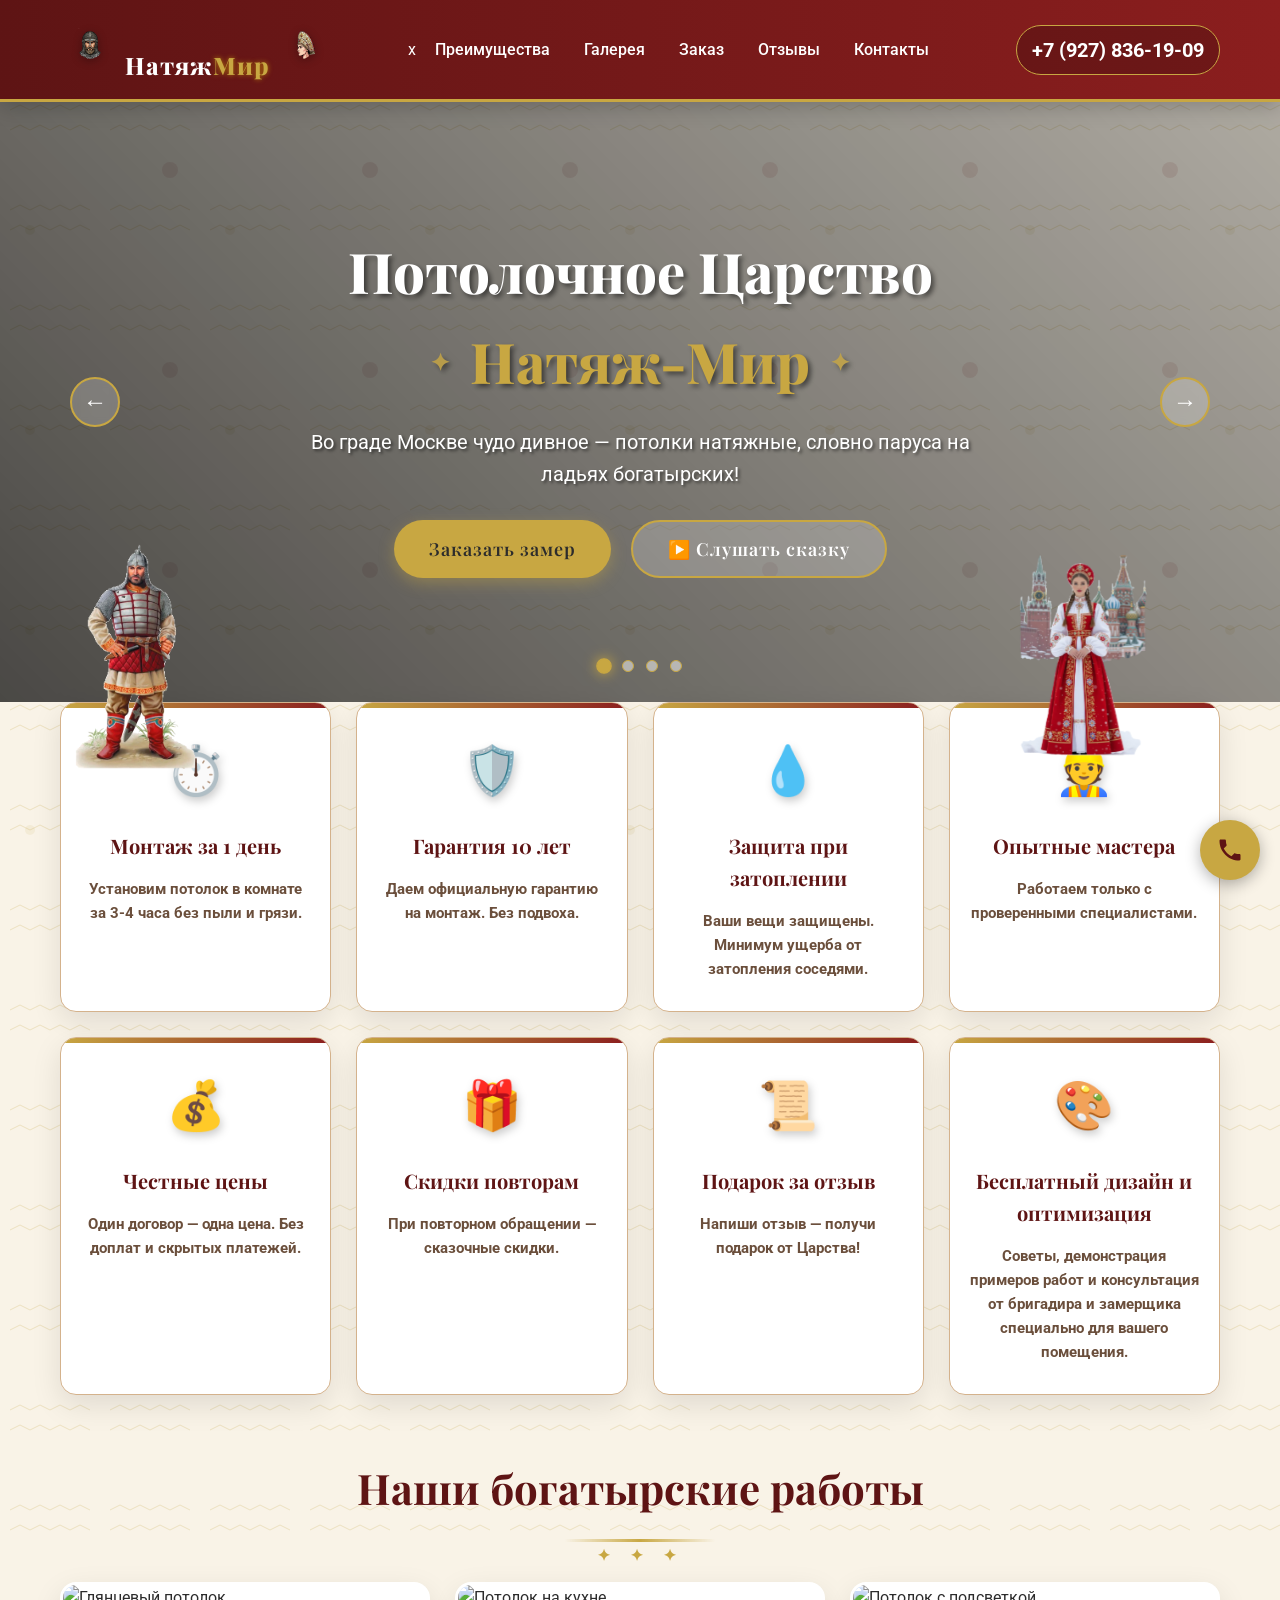
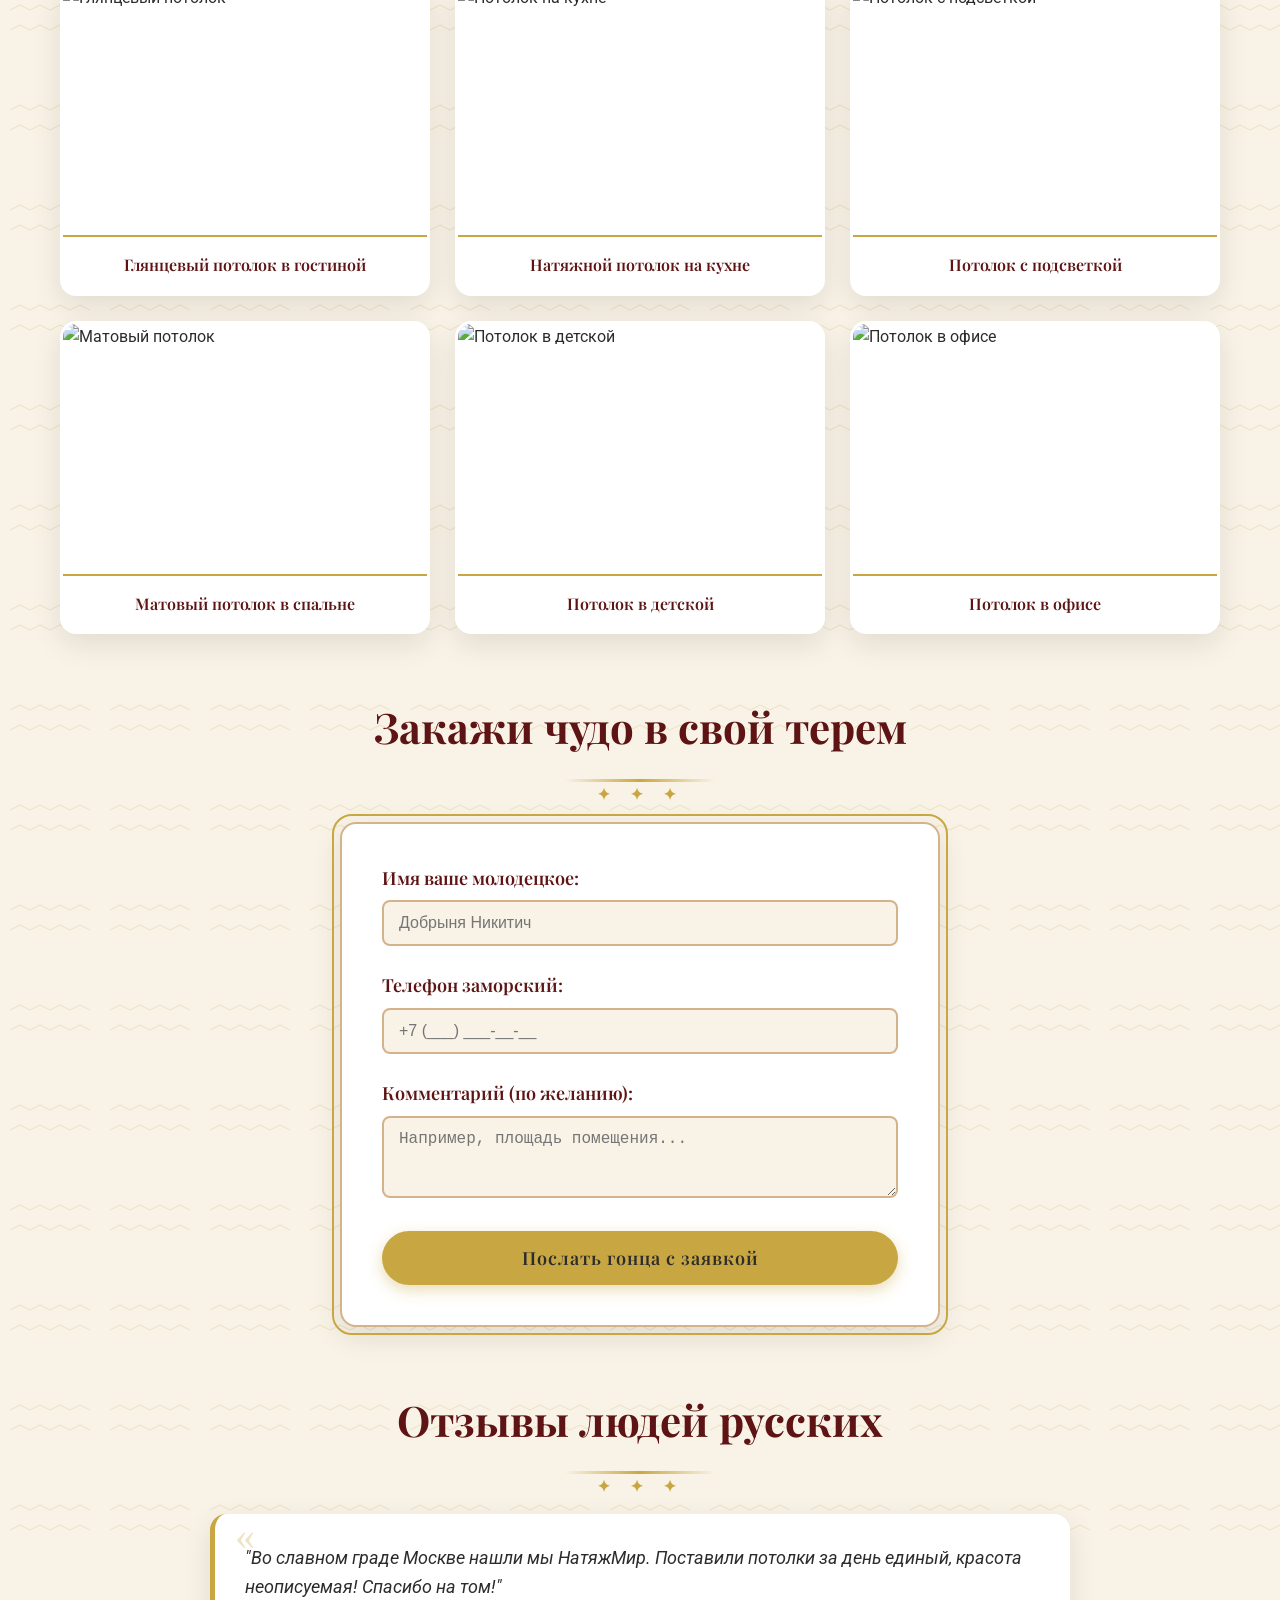
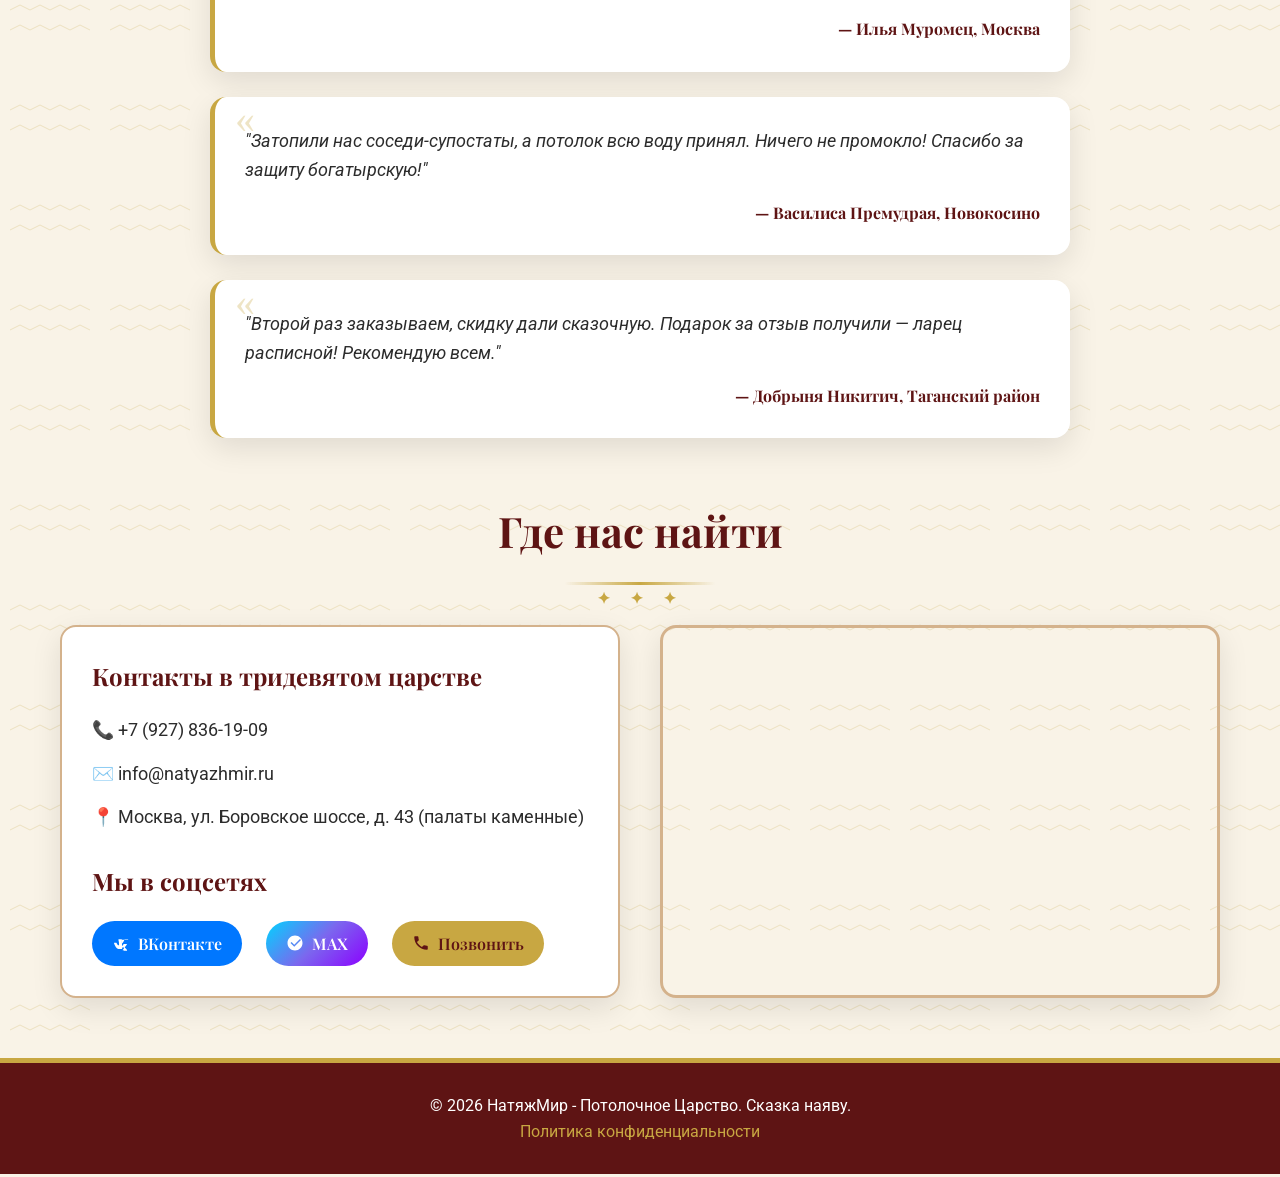
==== commit 7d2ed1a3: "Update index.html" ====
--- a/index.html
+++ b/index.html
@@ -73,7 +73,7 @@
 
 <!-- ПРЕИМУЩЕСТВА (7 блоков) -->
 <div class="container" id="features">
-    <h2 class="section-title"Почему выбирают нас?</h2>
+    <h2 class="section-title>"Почему выбирают нас?</h2>
     <div class="features-grid">
         <div class="feature-item">
             <div class="feature-icon">⏱️</div>
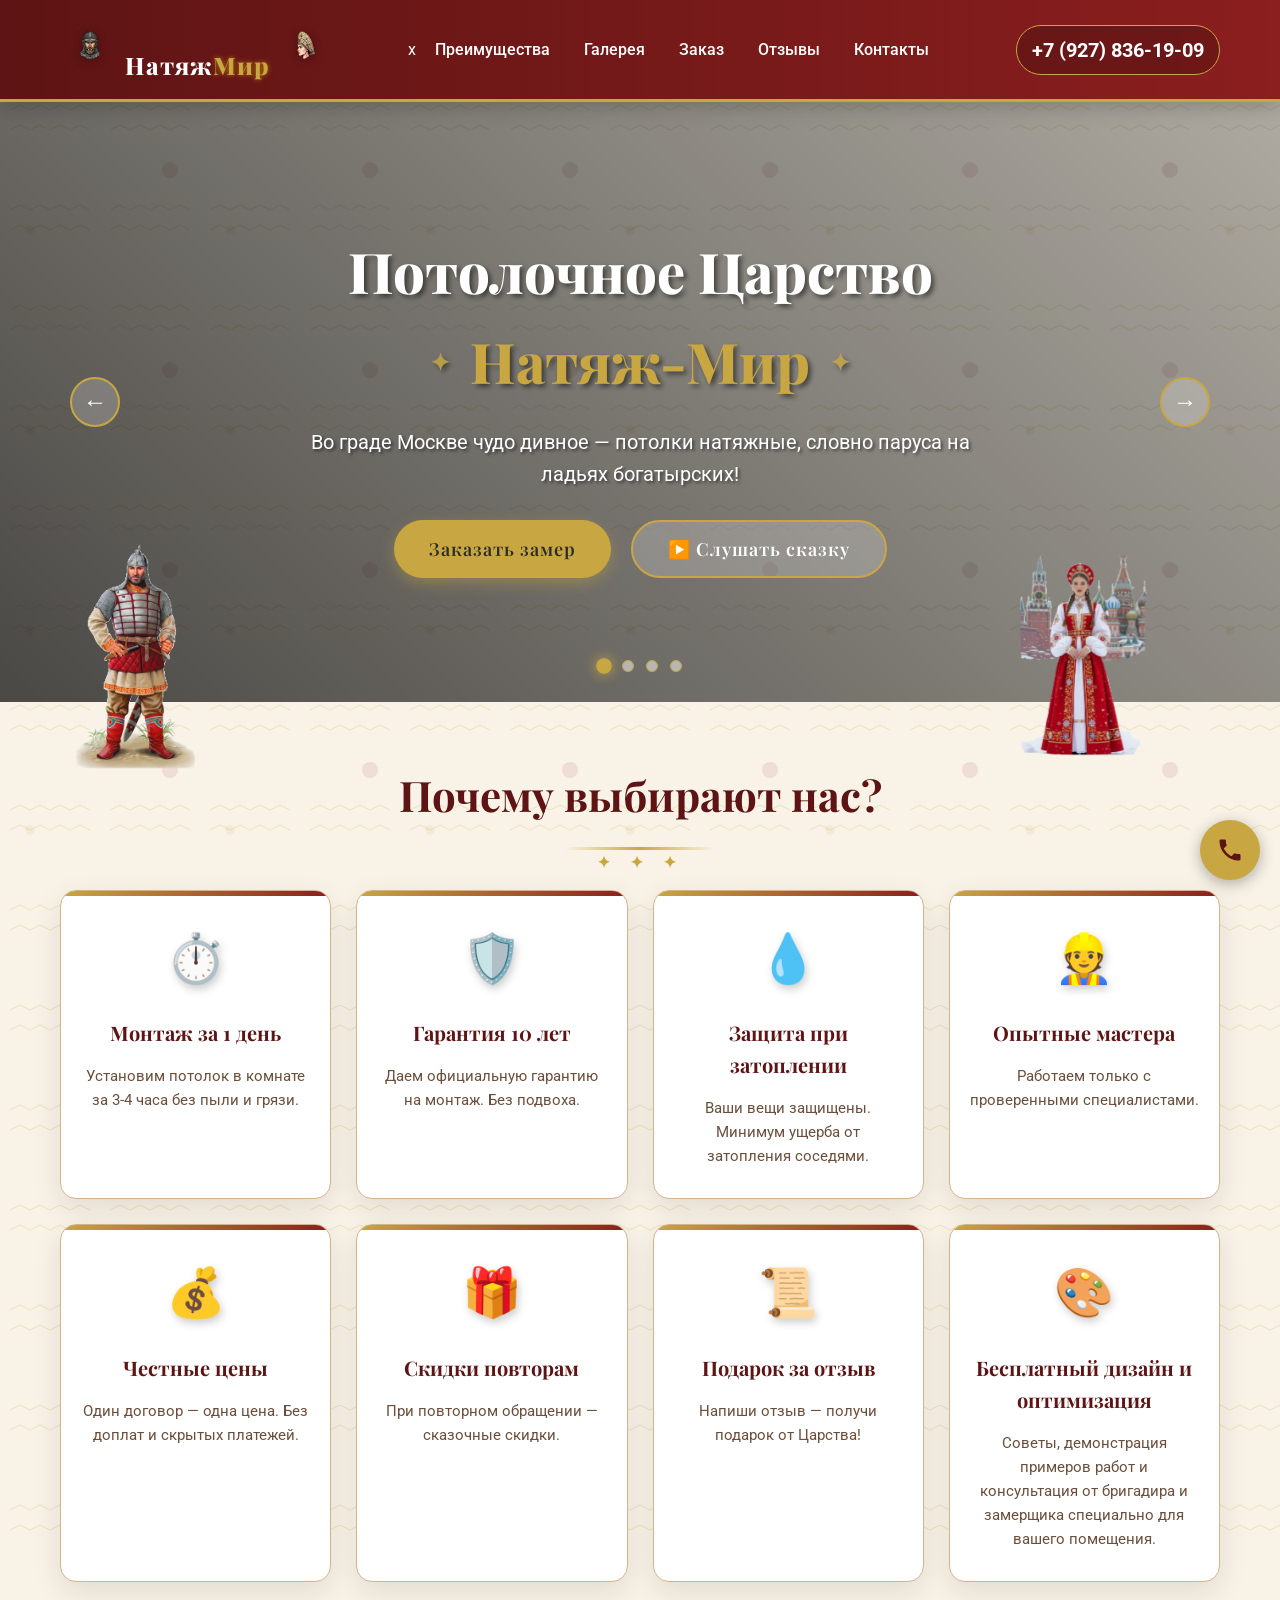
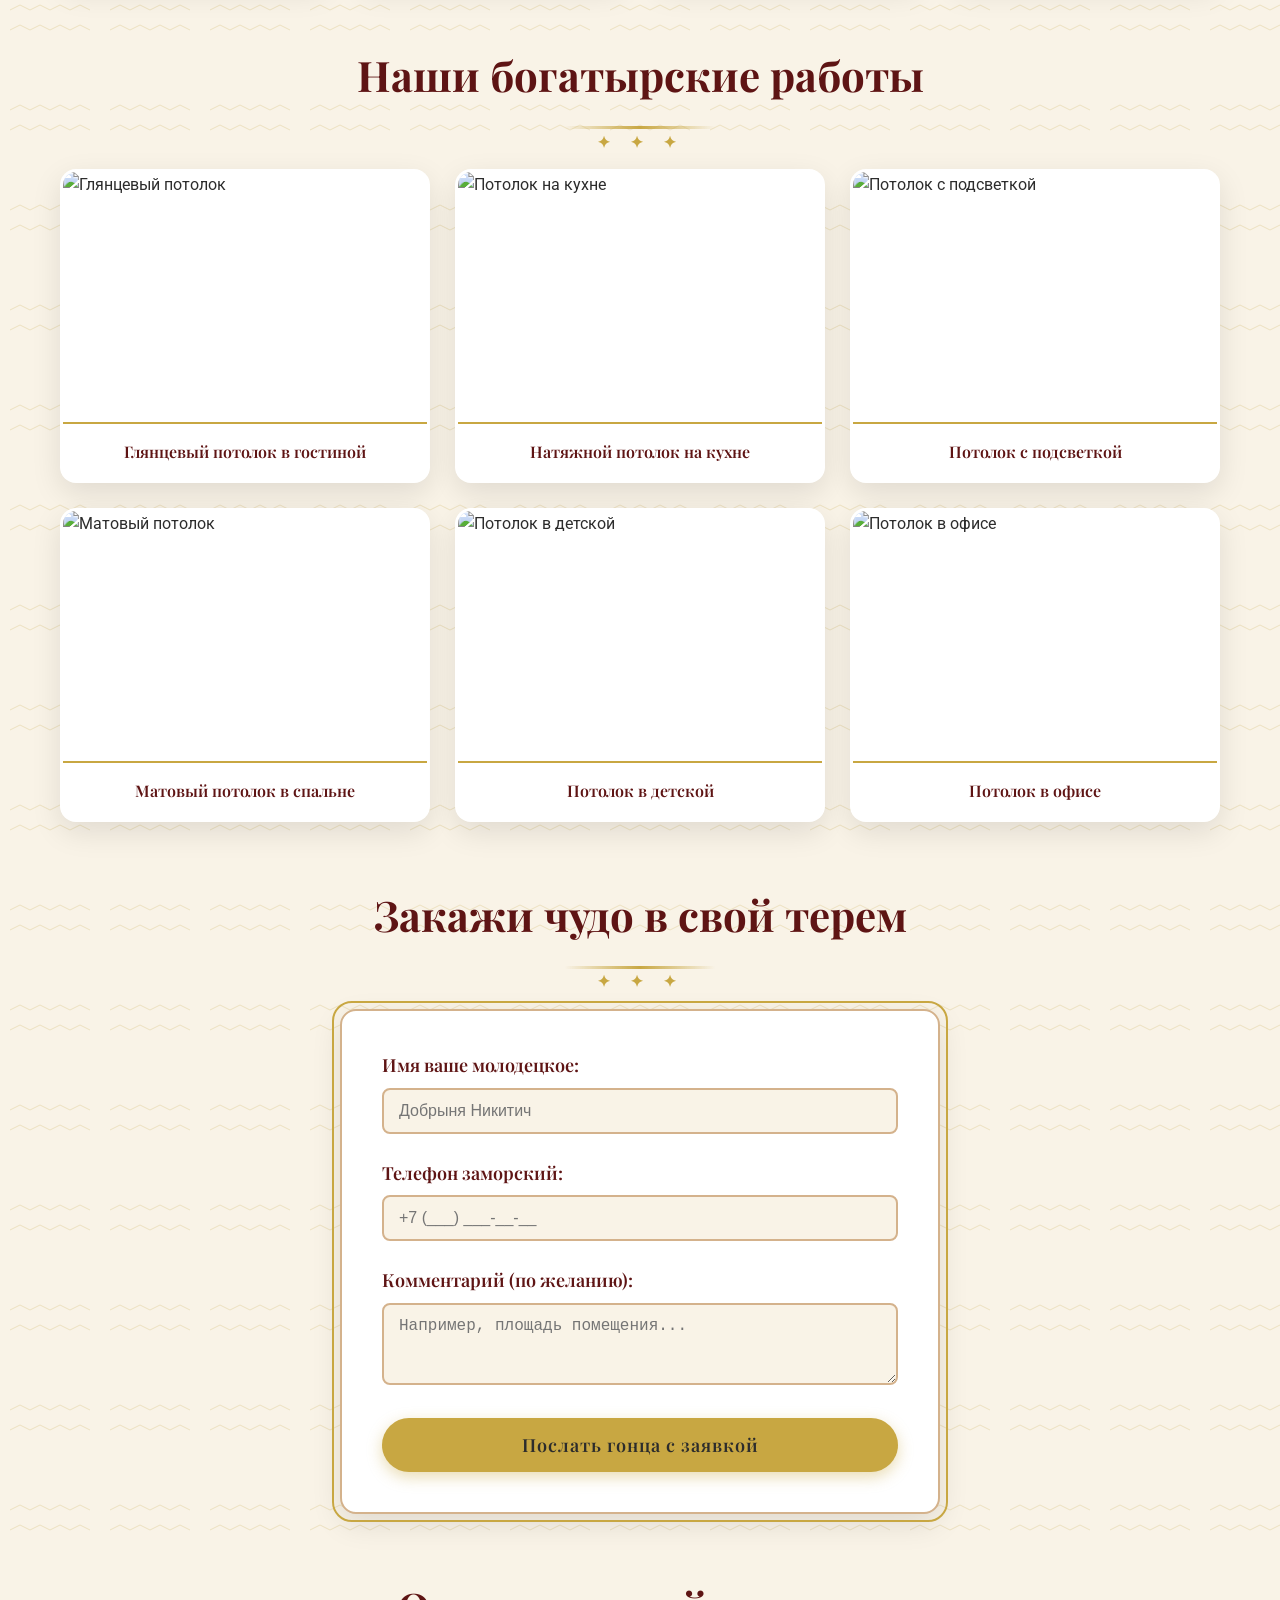
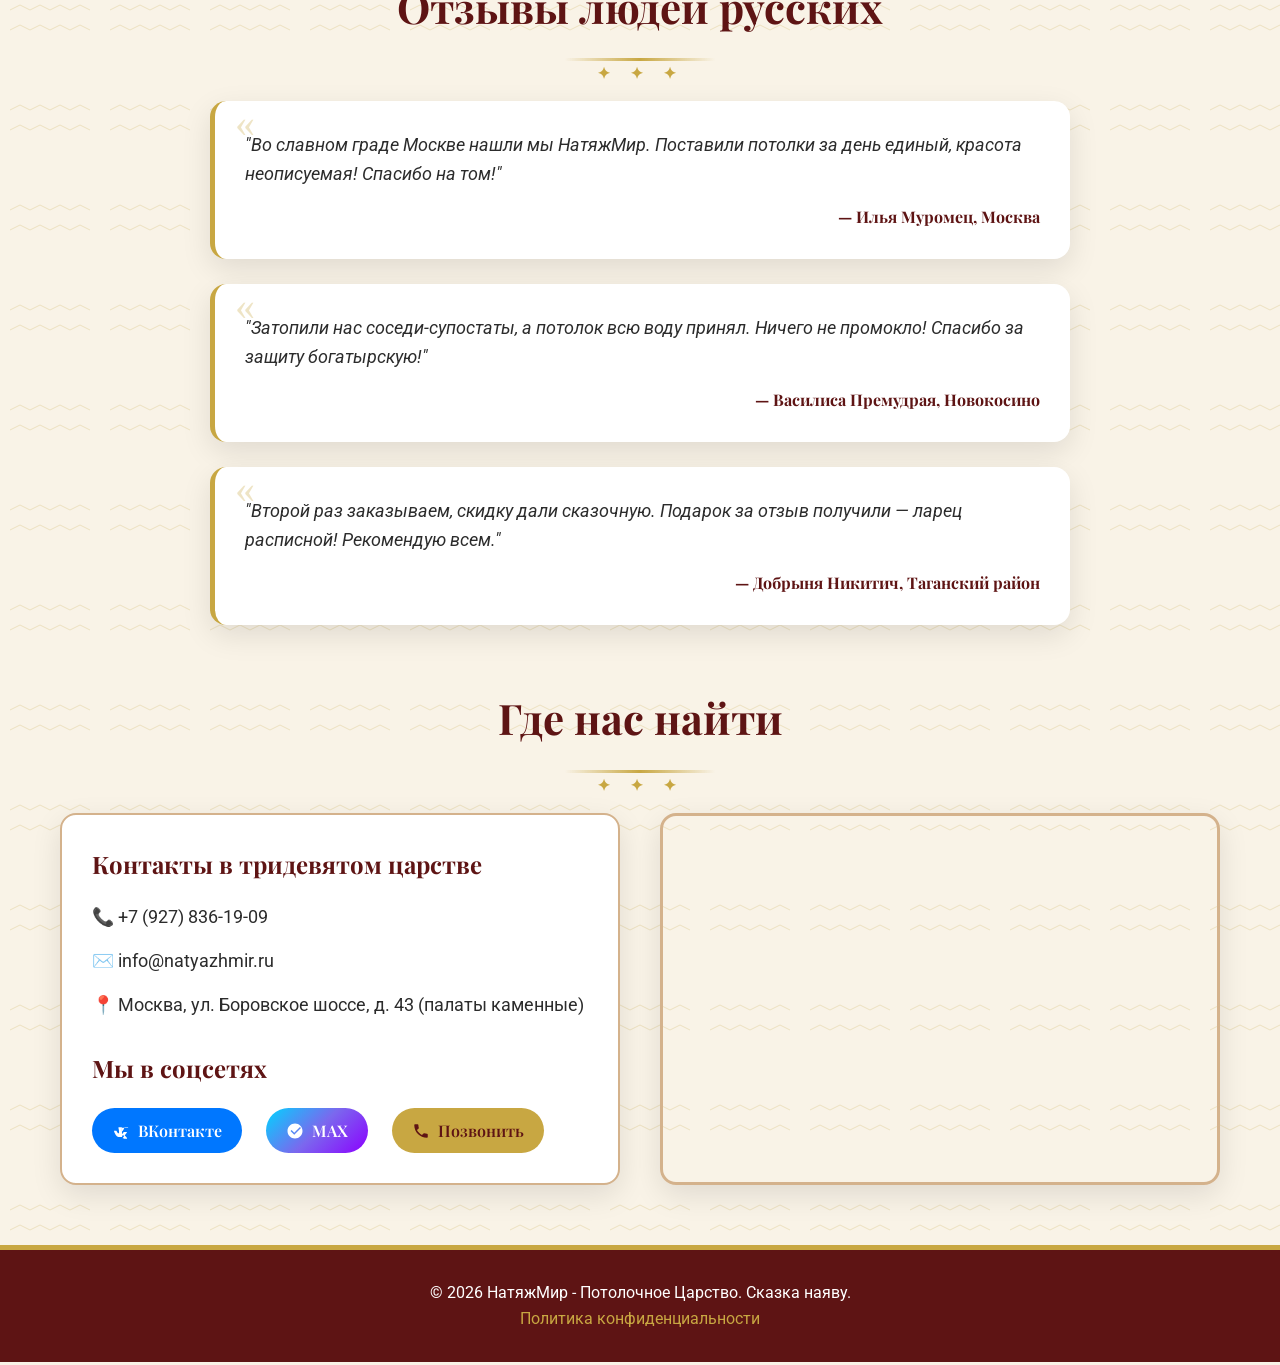
==== commit 0177d14b: "Update index.html Исправил запись" ====
--- a/index.html
+++ b/index.html
@@ -73,7 +73,7 @@
 
 <!-- ПРЕИМУЩЕСТВА (7 блоков) -->
 <div class="container" id="features">
-    <h2 class="section-title>"Почему выбирают нас?</h2>
+    <h2 class="section-title">Почему выбирают нас?</h2>
     <div class="features-grid">
         <div class="feature-item">
             <div class="feature-icon">⏱️</div>
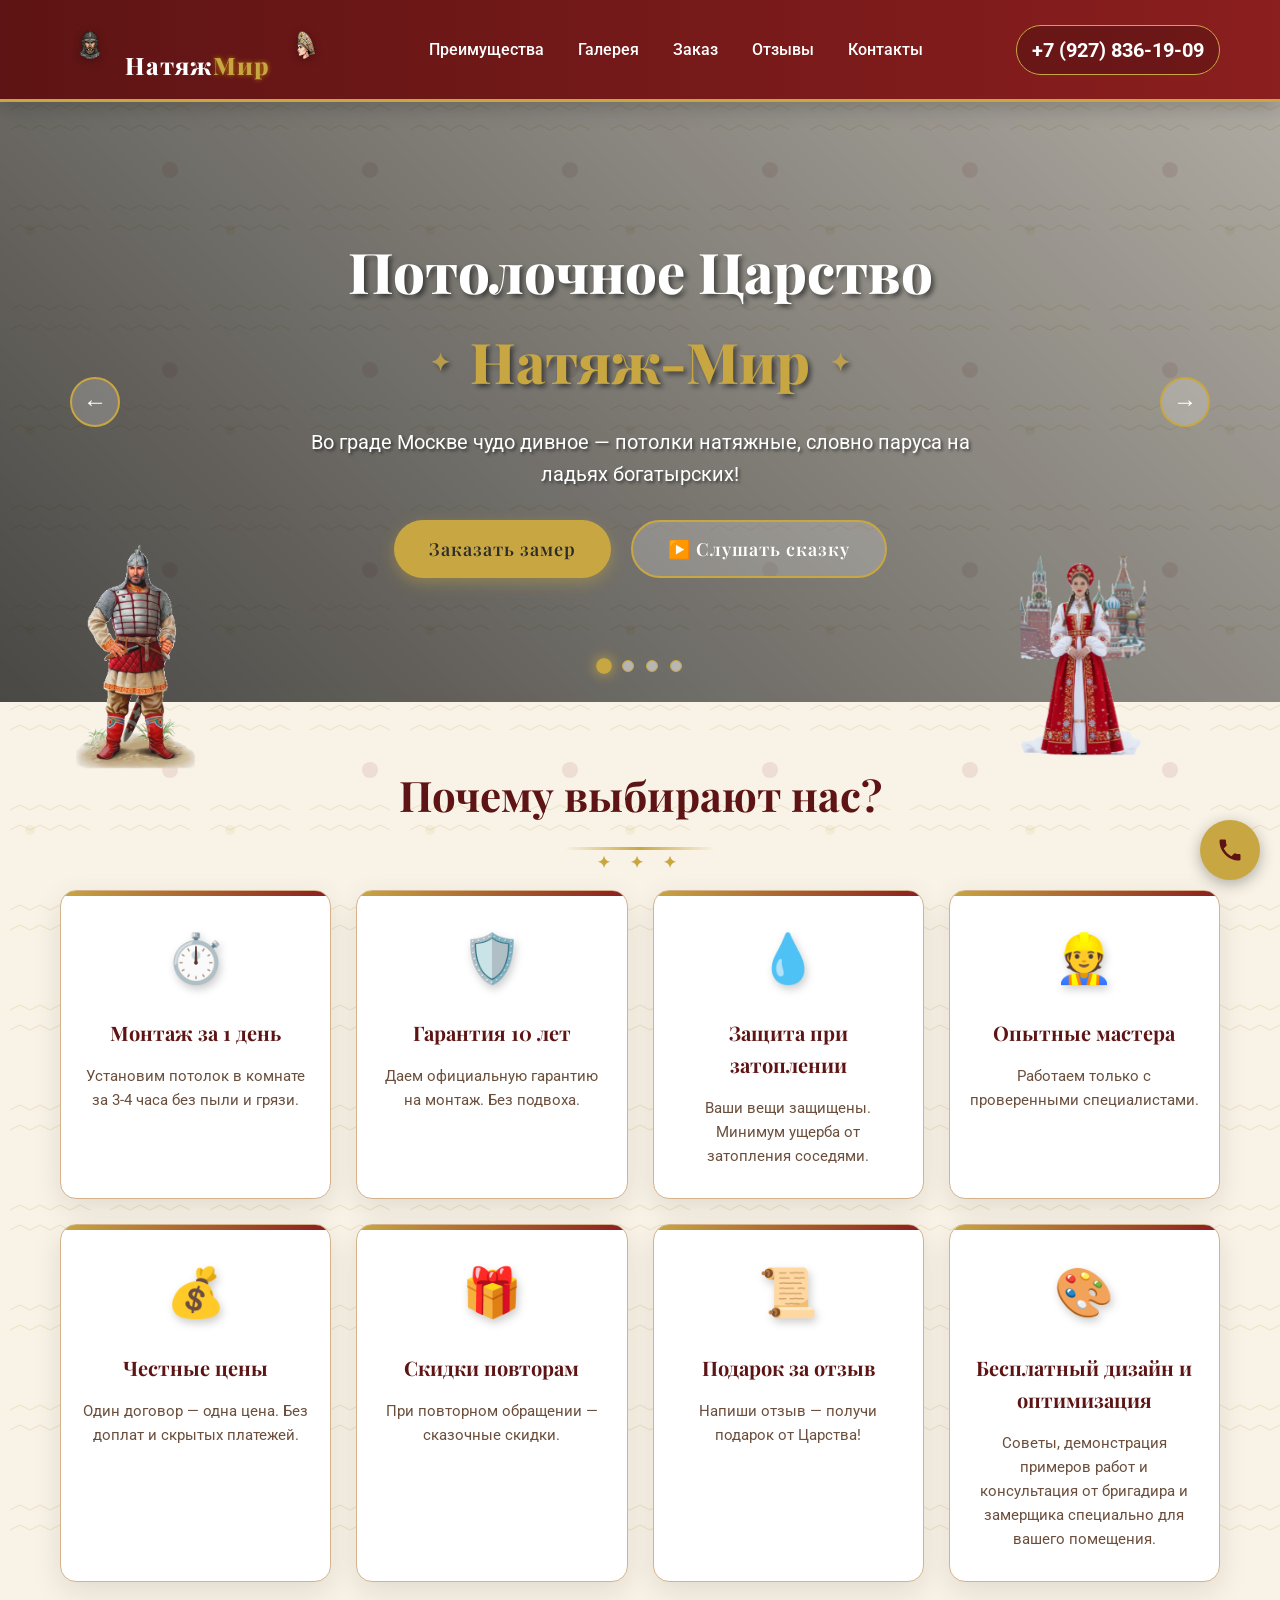
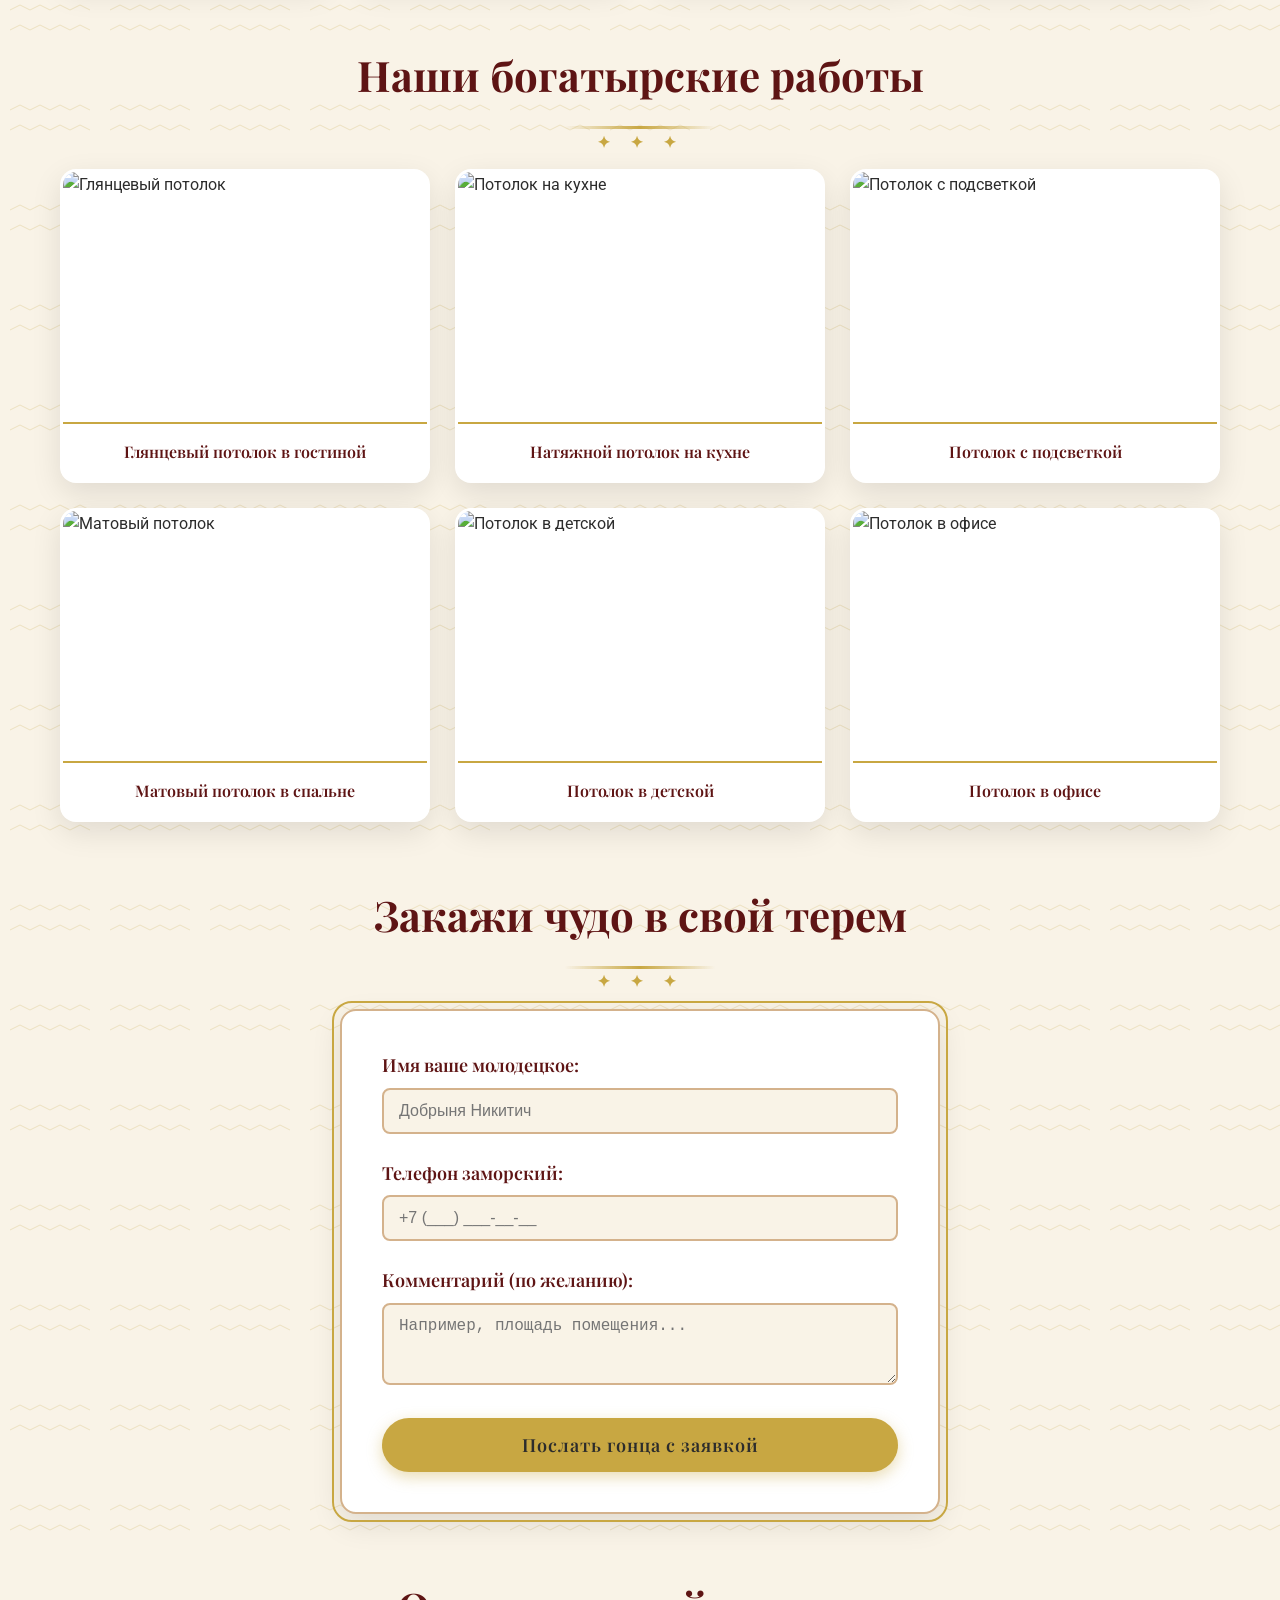
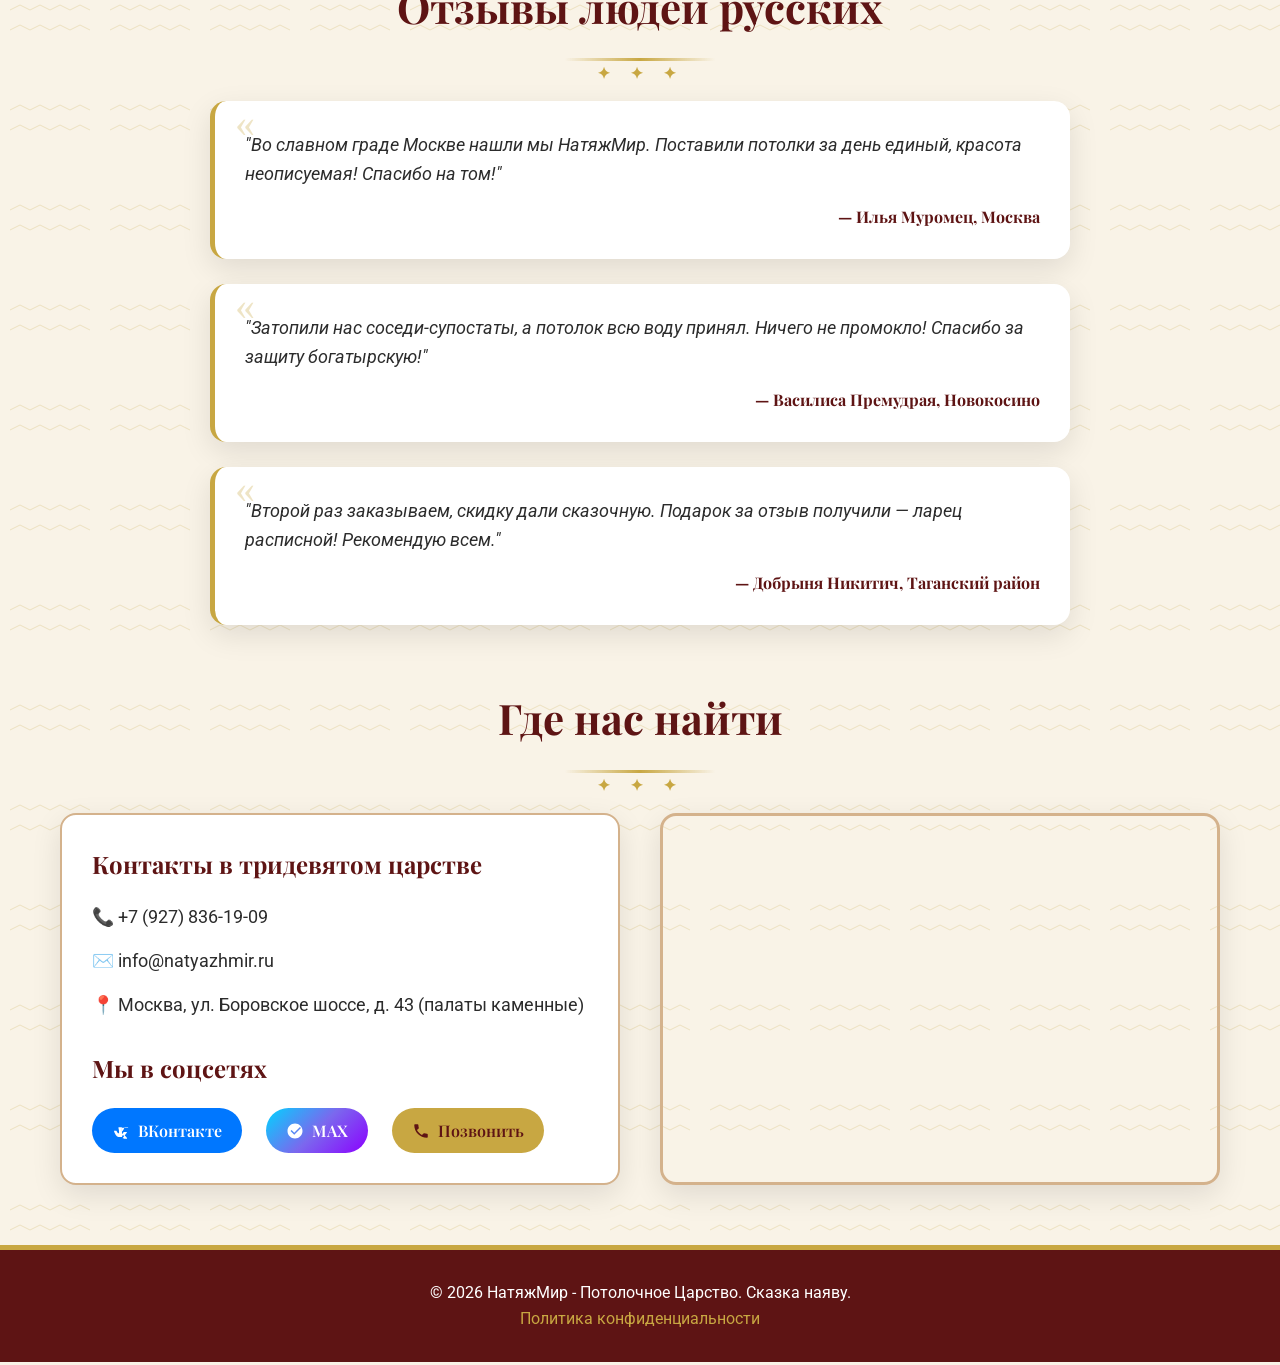
==== commit d421193b: "Update index.html Update style.css" ====
--- a/index.html
+++ b/index.html
@@ -21,7 +21,7 @@
                  <img src="Девушка_прозрачная_svg.png" alt="Девушка" class="logo-img">
             </span>
         </div>
-        <nav>х
+        <nav>
             <a href="#features">Преимущества</a>
             <a href="#gallery">Галерея</a>
             <a href="#order">Заказ</a>
